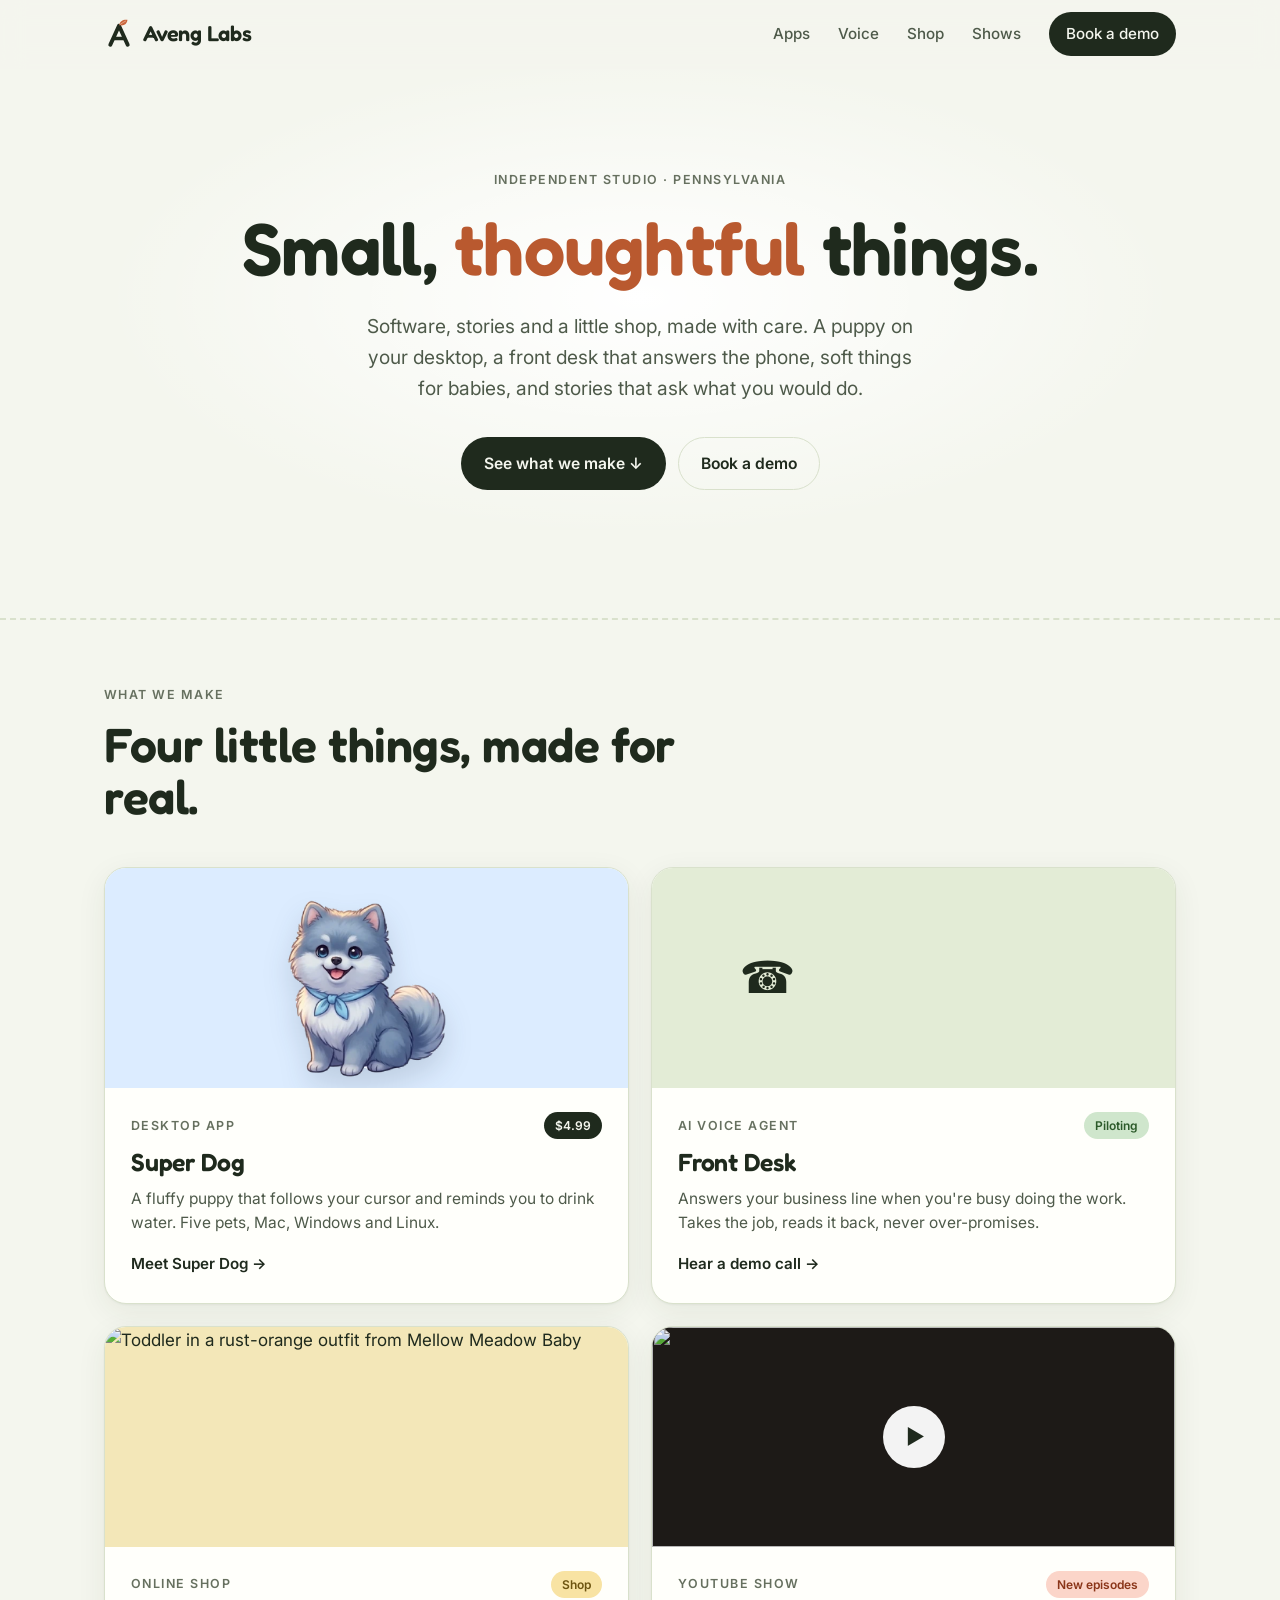
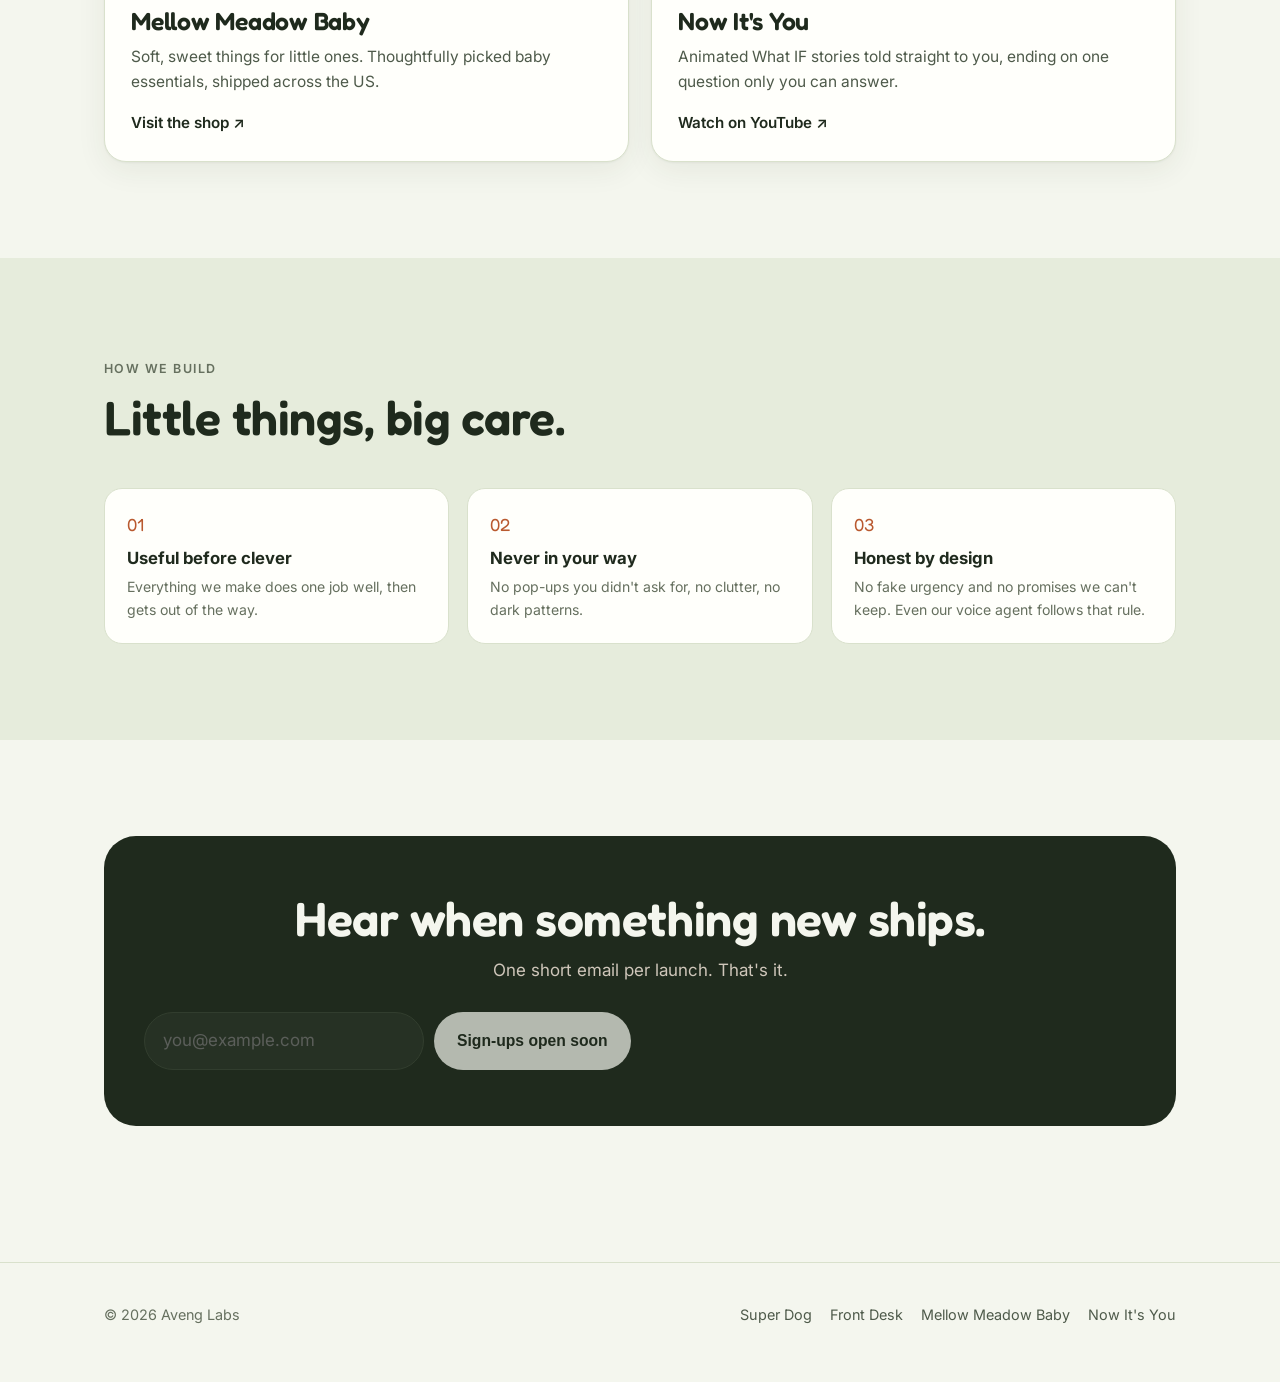
==== index.html @ bdc77d1c "fix: final review findings - Forms ship disabled with method=post so a no-JS visitor's details never" ====
<!doctype html>
<html lang="en">
<head>
  <meta charset="utf-8">
  <meta name="viewport" content="width=device-width, initial-scale=1">
  <title>Aveng Labs: small, thoughtful things</title>
  <meta name="description" content="Aveng Labs is a small studio in Pennsylvania making software, stories and a little shop: Super Dog, Front Desk, Mellow Meadow Baby and Now It's You.">
  <meta property="og:title" content="Aveng Labs">
  <meta property="og:description" content="Software, stories and a little shop, made with care.">
  <meta property="og:image" content="https://vamshishakamuri.github.io/aveng-labs/img/brand/avatar-1024.png">
  <link rel="icon" href="img/brand/favicon.svg" type="image/svg+xml">
  <link rel="icon" href="img/brand/favicon-32.png" sizes="32x32" type="image/png">
  <link rel="apple-touch-icon" href="img/brand/apple-touch-icon.png">
  <link rel="preconnect" href="https://fonts.googleapis.com">
  <link rel="preconnect" href="https://fonts.gstatic.com" crossorigin>
  <link href="https://fonts.googleapis.com/css2?family=Fredoka:wght@500;600&family=Inter:wght@400;500;600&display=swap" rel="stylesheet">
  <link rel="stylesheet" href="styles.css">
</head>
<body>

<nav class="nav">
  <div class="wrap">
    <a class="brand" href="./"><svg xmlns="http://www.w3.org/2000/svg" viewBox="0 0 64 64" aria-hidden="true" focusable="false"><path d="M13.5 55 L32 14.5 L50.5 55" fill="none" stroke="#1f2a1d" stroke-width="8.5" stroke-linecap="round" stroke-linejoin="round"/><path d="M22 41.5 H42" fill="none" stroke="#1f2a1d" stroke-width="7.5" stroke-linecap="round"/><path d="M32.5 13 C33 5 40.5 0.5 50 1.5 C49.5 10.5 42 15.5 32.5 13 Z" fill="#c8643b"/><path d="M34 12 C38 9 42 6.5 46 4.5" fill="none" stroke="#f4c2a8" stroke-width="1.4" stroke-linecap="round"/></svg>
Aveng Labs</a>
    <button class="menu-btn" aria-label="Menu" aria-expanded="false" aria-controls="site-menu">☰</button>
    <div class="nav-links" id="site-menu">
      <a href="#shelf">Apps</a>
      <a href="apps/front-desk.html">Voice</a>
      <a href="https://mellowmeadowbaby.com" target="_blank" rel="noopener">Shop</a>
      <a href="https://www.youtube.com/@NowItsYouShow" target="_blank" rel="noopener">Shows</a>
      <a class="btn btn-dark btn-sm" href="apps/front-desk.html#book">Book a demo</a>
    </div>
  </div>
</nav>

<header class="hero">
  <div class="wrap">
    <span class="eyebrow">Independent studio · Pennsylvania</span>
    <h1>Small, <em>thoughtful</em> things.</h1>
    <p class="lead">Software, stories and a little shop, made with care. A puppy on your desktop, a front desk that answers the phone, soft things for babies, and stories that ask what you would do.</p>
    <div class="hero-ctas">
      <a class="btn btn-dark" href="#shelf">See what we make ↓</a>
      <a class="btn btn-ghost" href="apps/front-desk.html#book">Book a demo</a>
    </div>
  </div>
  <div class="parade" aria-hidden="true">
    <div class="walker"><img src="img/pets/shadow/sideRight.png" alt=""></div>
    <div class="walker"><img src="img/pets/superdog/sideRight.png" alt=""></div>
    <div class="walker"><img src="img/pets/miso/sideRight.png" alt=""></div>
    <div class="walker"><img src="img/pets/pip/sideRight.png" alt=""></div>
    <div class="walker"><img src="img/pets/fox/sideRight.png" alt=""></div>
  </div>
</header>

<section id="shelf">
  <div class="wrap">
    <div class="section-head">
      <span class="eyebrow">What we make</span>
      <h2>Four little things, made for real.</h2>
    </div>
    <div class="shelf">
      <a class="tile c-dog" href="apps/super-dog.html">
        <div class="pic"><img class="pet" src="img/pets/shadow/sit.png" alt=""></div>
        <div class="body">
          <div class="top"><span class="eyebrow">Desktop app</span><span class="status">$4.99</span></div>
          <h3>Super Dog</h3>
          <p class="muted">A fluffy puppy that follows your cursor and reminds you to drink water. Five pets, Mac, Windows and Linux.</p>
          <span class="go">Meet Super Dog →</span>
        </div>
      </a>
      <a class="tile c-desk" href="apps/front-desk.html">
        <div class="pic" aria-hidden="true"><span class="phone">☎</span><div class="wave"><span></span><span></span><span></span><span></span><span></span><span></span><span></span><span></span><span></span></div></div>
        <div class="body">
          <div class="top"><span class="eyebrow">AI voice agent</span><span class="status">Piloting</span></div>
          <h3>Front Desk</h3>
          <p class="muted">Answers your business line when you're busy doing the work. Takes the job, reads it back, never over-promises.</p>
          <span class="go">Hear a demo call →</span>
        </div>
      </a>
      <a class="tile c-shop" href="https://mellowmeadowbaby.com" target="_blank" rel="noopener">
        <div class="pic"><img class="photo" src="https://mellowmeadowbaby.com/cdn/shop/files/46c049457efc061ea681bb58e2e52331.jpg?width=1000" alt="Toddler in a rust-orange outfit from Mellow Meadow Baby" loading="lazy"></div>
        <div class="body">
          <div class="top"><span class="eyebrow">Online shop</span><span class="status">Shop</span></div>
          <h3>Mellow Meadow Baby</h3>
          <p class="muted">Soft, sweet things for little ones. Thoughtfully picked baby essentials, shipped across the US.</p>
          <span class="go">Visit the shop ↗</span>
        </div>
      </a>
      <a class="tile c-show" href="https://www.youtube.com/@NowItsYouShow" target="_blank" rel="noopener">
        <div class="pic"><img class="thumb" src="https://i.ytimg.com/vi/yMTwqxpVU5o/hqdefault.jpg" alt="" loading="lazy"><span class="play" aria-hidden="true">▶</span></div>
        <div class="body">
          <div class="top"><span class="eyebrow">YouTube show</span><span class="status">New episodes</span></div>
          <h3>Now It's You</h3>
          <p class="muted">Animated What IF stories told straight to you, ending on one question only you can answer.</p>
          <span class="go">Watch on YouTube ↗</span>
        </div>
      </a>
    </div>
  </div>
</section>

<section id="about" style="background:var(--bg-2)">
  <div class="wrap">
    <div class="section-head">
      <span class="eyebrow">How we build</span>
      <h2>Little things, big care.</h2>
    </div>
    <div class="principles3">
      <div class="pr"><span class="n">01</span><b>Useful before clever</b><p class="small muted">Everything we make does one job well, then gets out of the way.</p></div>
      <div class="pr"><span class="n">02</span><b>Never in your way</b><p class="small muted">No pop-ups you didn't ask for, no clutter, no dark patterns.</p></div>
      <div class="pr"><span class="n">03</span><b>Honest by design</b><p class="small muted">No fake urgency and no promises we can't keep. Even our voice agent follows that rule.</p></div>
    </div>
  </div>
</section>

<section id="notify">
  <div class="wrap">
    <div class="notify">
      <h2>Hear when something new ships.</h2>
      <p>One short email per launch. That's it.</p>
      <form data-form="newsletter" method="post">
        <input type="email" name="email" required placeholder="you@example.com" aria-label="Email address" disabled>
        <button class="btn" type="submit" data-live-label="Notify me" disabled>Sign-ups open soon</button>
        <p class="form-msg" role="status"></p>
      </form>
    </div>
  </div>
</section>

<footer>
  <div class="wrap">
    <span>© 2026 Aveng Labs</span>
    <span><a href="apps/super-dog.html">Super Dog</a><a href="apps/front-desk.html">Front Desk</a><a href="https://mellowmeadowbaby.com" target="_blank" rel="noopener">Mellow Meadow Baby</a><a href="https://www.youtube.com/@NowItsYouShow" target="_blank" rel="noopener">Now It's You</a></span>
  </div>
</footer>

<script type="module" src="js/site.js"></script>
</body>
</html>
---- styles.css ----
:root {
  --bg: #f4f6ee;
  --bg-2: #e6ecdc;
  --card: #fffffb;
  --ink: #1f2a1d;
  --ink-2: #4e5a4a;
  --ink-3: #66705f;
  --line: #d9e1cc;
  --accent: #b9592f;
  --accent-ink: #ffffff;
  --t1: #e3ecd6;
  --t2: #f6dccb;
  --t3: #f3e7b8;
  --dog: #dcecff;
  --water: #e3ecd6;
  --warm: #f6dccb;
  --mint: #dfeadb;
  --rose: #f3e7b8;
  --radius: 22px;
  --shadow: 0 1px 2px rgba(40, 50, 30, .05), 0 8px 30px rgba(40, 50, 30, .07);
  --max: 1120px;
}

* { box-sizing: border-box; margin: 0; }
html { scroll-behavior: smooth; }
body {
  background: var(--bg);
  color: var(--ink);
  font: 17px/1.6 "Inter", system-ui, -apple-system, sans-serif;
  -webkit-font-smoothing: antialiased;
  overflow-x: hidden;
}
img { max-width: 100%; display: block; }
a { color: inherit; }
h1, h2, h3, .brand { font-family: "Fredoka", "Inter", sans-serif; font-weight: 600; letter-spacing: -.01em; line-height: 1.1; }
h1 { font-size: clamp(2.6rem, 6.5vw, 4.6rem); }
h2 { font-size: clamp(2rem, 4.4vw, 3rem); }
h3 { font-size: 1.35rem; }

.wrap { max-width: var(--max); margin: 0 auto; padding: 0 24px; }
@media (max-width: 600px) { .wrap { padding: 0 16px; } }

.eyebrow { display: inline-block; font-size: .78rem; font-weight: 600; letter-spacing: .12em; text-transform: uppercase; color: var(--ink-3); }
.muted { color: var(--ink-2); }
.small { font-size: .88rem; color: var(--ink-3); }

/* nav */
.nav { position: sticky; top: 0; z-index: 20; background: color-mix(in srgb, var(--bg) 90%, transparent); backdrop-filter: blur(12px); border-bottom: 1px solid transparent; }
.nav.scrolled { border-color: var(--line); }
.nav .wrap { display: flex; align-items: center; justify-content: space-between; height: 68px; }
.brand { font-size: 1.35rem; text-decoration: none; display: flex; align-items: center; gap: 10px; }
.brand-dot { width: 28px; height: 28px; border-radius: 9px; background: var(--ink); display: grid; place-items: center; color: var(--bg); font-size: .95rem; }
.nav-links { display: flex; gap: 28px; align-items: center; }
.nav-links a { text-decoration: none; color: var(--ink-2); font-size: .95rem; font-weight: 500; }
.nav-links a:hover { color: var(--ink); }
.nav-links a.btn-dark, .nav-links a.btn-dark:hover { color: var(--bg); }

/* buttons */
.btn { display: inline-flex; align-items: center; gap: 8px; padding: 13px 22px; border-radius: 999px; font-weight: 600; font-size: .98rem; text-decoration: none; border: 1px solid transparent; cursor: pointer; transition: transform .15s, box-shadow .15s, background .15s; }
.btn:hover { transform: translateY(-1px); }
.btn-dark { background: var(--ink); color: var(--bg); }
.btn-dark:hover { box-shadow: 0 8px 22px rgba(31, 26, 20, .22); }
.btn-ghost { background: transparent; border-color: var(--line); color: var(--ink); }
.btn-ghost:hover { background: var(--card); }
.btn-sm { padding: 9px 16px; font-size: .9rem; }

/* hero */
.hero { position: relative; padding: 96px 0 150px; text-align: center; overflow: hidden; }
.hero::before { content: ""; position: absolute; inset: -20% -10% auto; height: 120%; background: radial-gradient(closest-side, #fff 0%, transparent 70%); z-index: -1; }
.hero p.lead { font-size: 1.2rem; color: var(--ink-2); max-width: 560px; margin: 22px auto 34px; }
.hero h1 em { font-style: normal; color: var(--accent); }
.hero-ctas { display: flex; gap: 12px; justify-content: center; flex-wrap: wrap; }

/* pets walking along the bottom of the hero */
.parade { position: absolute; left: 0; right: 0; bottom: 14px; height: 96px; pointer-events: none; }
.parade::after { content: ""; position: absolute; left: 0; right: 0; bottom: 6px; border-bottom: 2px dashed var(--line); }
.walker { position: absolute; bottom: 4px; left: -140px; width: 108px; animation: walk 26s linear infinite; }
.walker img { width: 100%; animation: hop .42s ease-in-out infinite alternate; transform-origin: bottom center; }
.walker:nth-child(2) { animation-delay: -5.2s; width: 96px; }
.walker:nth-child(3) { animation-delay: -10.4s; width: 92px; }
.walker:nth-child(4) { animation-delay: -15.6s; width: 84px; }
.walker:nth-child(5) { animation-delay: -20.8s; width: 100px; }
@keyframes walk { to { transform: translateX(calc(100vw + 280px)); } }
@keyframes hop { to { transform: translateY(-5px) rotate(1.5deg); } }
@media (prefers-reduced-motion: reduce) { .walker, .walker img { animation: none; } .walker { position: static; display: inline-block; } .parade { display: flex; justify-content: center; gap: 12px; } }

/* sections */
section { padding: 96px 0; }
.section-head { max-width: 640px; margin-bottom: 44px; }
.section-head h2 { margin: 10px 0 14px; }
.section-head.center { margin-left: auto; margin-right: auto; text-align: center; }

.app-top { display: flex; align-items: center; gap: 14px; }
.app-icon { width: 56px; height: 56px; border-radius: 14px; background: var(--bg-2); flex: none; }
.app-icon.placeholder { display: grid; place-items: center; font-size: 1.5rem; }
.tags { display: flex; gap: 8px; flex-wrap: wrap; }
.tag { font-size: .76rem; font-weight: 600; padding: 4px 10px; border-radius: 999px; background: var(--bg-2); color: var(--ink-2); }
.tag.free { background: var(--mint); color: #1e6b41; }
.price { font-family: "Fredoka", sans-serif; font-size: 1.1rem; font-weight: 600; }

/* bento */
.bento { display: grid; grid-template-columns: repeat(6, 1fr); gap: 18px; }
.tile { background: var(--card); border: 1px solid var(--line); border-radius: var(--radius); padding: 28px; box-shadow: var(--shadow); overflow: hidden; position: relative; }
.tile h3 { margin-bottom: 8px; }
.tile p { color: var(--ink-2); font-size: .97rem; }
.span-2 { grid-column: span 2; } .span-3 { grid-column: span 3; } .span-4 { grid-column: span 4; } .span-6 { grid-column: span 6; }
@media (max-width: 900px) { .bento { grid-template-columns: 1fr 1fr; } .span-2, .span-3 { grid-column: span 1; } .span-4, .span-6 { grid-column: span 2; } }
@media (max-width: 600px) { .bento { grid-template-columns: 1fr; } .span-2, .span-3, .span-4, .span-6 { grid-column: span 1; } }
.tile.water { background: var(--water); border-color: #cfdcbe; }
.tile.warm { background: var(--warm); border-color: #efc6ad; }
.tile.mint { background: var(--mint); border-color: #c9dcc3; }
.tile.rose { background: var(--rose); border-color: #e6d593; }
.big-num { font-family: "Fredoka", sans-serif; font-size: 3.4rem; font-weight: 600; line-height: 1; margin-bottom: 10px; }

/* mock reminder card */
.reminder { margin-top: 20px; background: #fff; border-radius: 16px; padding: 14px 16px; display: flex; gap: 12px; align-items: center; box-shadow: var(--shadow); max-width: 320px; }
.reminder img { width: 54px; }
.reminder b { display: block; font-size: .95rem; }
.reminder span { font-size: .85rem; color: var(--ink-3); }
.cups { display: flex; gap: 6px; margin-top: 18px; flex-wrap: wrap; }
.cup { width: 26px; height: 32px; border-radius: 4px 4px 9px 9px; border: 2px solid #7fb1ee; position: relative; overflow: hidden; background: #fff; }
.cup.full::after { content: ""; position: absolute; left: 0; right: 0; bottom: 0; height: 70%; background: #7fb1ee; }

/* cursor demo */
.cursor-demo { position: relative; height: 150px; margin-top: 16px; border-radius: 16px; background: rgba(255, 255, 255, .6); cursor: none; overflow: hidden; }
.cursor-demo .pet { position: absolute; width: 92px; left: 30px; top: 40px; transition: transform .08s linear; pointer-events: none; }
.cursor-demo .fake-cursor { position: absolute; width: 18px; pointer-events: none; left: 60%; top: 40%; }
.cursor-demo .hint { position: absolute; right: 14px; bottom: 10px; font-size: .78rem; color: var(--ink-3); }

/* pets */
.pets { display: grid; grid-template-columns: repeat(5, 1fr); gap: 16px; }
@media (max-width: 900px) { .pets { grid-template-columns: repeat(3, 1fr); } }
@media (max-width: 560px) { .pets { grid-template-columns: repeat(2, 1fr); } }
.pet-card { background: var(--card); border: 1px solid var(--line); border-radius: var(--radius); padding: 18px 14px 18px; text-align: center; box-shadow: var(--shadow); }
.pet-card .pose { position: relative; aspect-ratio: 280 / 248; }
.pet-card .pose img { position: absolute; inset: 0; width: 100%; transition: opacity .2s; }
.pet-card .pose img.alt { opacity: 0; }
.pet-card:hover .pose img.alt { opacity: 1; }
.pet-card:hover .pose img.main { opacity: 0; }
.pet-card b { font-family: "Fredoka", sans-serif; font-size: 1.15rem; display: block; margin-top: 8px; }
.pet-card span { font-size: .85rem; color: var(--ink-3); }

/* product hero */
.p-hero { padding: 72px 0 60px; }
.p-hero .wrap { display: grid; grid-template-columns: 1.05fr 1fr; gap: 48px; align-items: center; }
@media (max-width: 860px) { .p-hero { padding-top: 32px; } .p-hero .wrap { grid-template-columns: 1fr; gap: 28px; } .p-hero .wrap .art { order: -1; aspect-ratio: 16 / 9; } .p-hero .wrap .art img { width: 46%; } }
@media (max-width: 600px) { .hero h1 br { display: none; } .hero { padding-top: 64px; } }
.p-hero .art { background: var(--dog); border-radius: 32px; aspect-ratio: 1 / .85; display: grid; place-items: center; position: relative; overflow: hidden; }
.p-hero .art img { width: 68%; filter: drop-shadow(0 20px 20px rgba(30, 60, 100, .15)); animation: hop 1.6s ease-in-out infinite alternate; }
.p-hero h1 { margin: 14px 0 18px; }
.p-hero .lead { font-size: 1.18rem; color: var(--ink-2); margin-bottom: 28px; }

/* downloads */
.downloads { display: grid; grid-template-columns: repeat(3, 1fr); gap: 16px; }
@media (max-width: 820px) { .downloads { grid-template-columns: 1fr; } }
.dl { background: var(--card); border: 1px solid var(--line); border-radius: var(--radius); padding: 24px; display: flex; flex-direction: column; gap: 10px; box-shadow: var(--shadow); }
.dl.mine { border-color: var(--ink); box-shadow: 0 0 0 1px var(--ink), var(--shadow); }
.dl .os { font-family: "Fredoka", sans-serif; font-size: 1.3rem; font-weight: 600; display: flex; align-items: center; justify-content: space-between; }
.dl .you { font-family: "Inter", sans-serif; font-size: .72rem; font-weight: 600; background: var(--ink); color: var(--bg); padding: 3px 9px; border-radius: 999px; display: none; }
.dl.mine .you { display: inline-block; }
.dl a.file { display: flex; justify-content: space-between; text-decoration: none; padding: 10px 14px; background: var(--bg); border-radius: 12px; font-size: .92rem; font-weight: 500; }
.dl a.file:hover { background: var(--bg-2); }
.dl .note { font-size: .84rem; color: var(--ink-3); }

/* buy */
.buy-card { display: grid; grid-template-columns: 1fr 1.1fr; max-width: 860px; margin: 0 auto; background: var(--card); border: 1px solid var(--line); border-radius: 32px; overflow: hidden; box-shadow: var(--shadow); }
.buy-left { background: linear-gradient(160deg, var(--water), #f4f9ff); display: grid; place-items: center; padding: 32px; }
.buy-left img { width: 80%; max-width: 280px; filter: drop-shadow(0 18px 18px rgba(30, 60, 100, .14)); }
.buy-right { padding: 40px; display: flex; flex-direction: column; gap: 18px; }
.buy-price { font-family: "Fredoka", sans-serif; font-size: 3.2rem; font-weight: 600; line-height: 1; }
.buy-price span { font-family: "Inter", sans-serif; font-size: 1rem; font-weight: 500; color: var(--ink-3); }
.buy-list { list-style: none; padding: 0; display: grid; gap: 10px; }
.buy-list li { padding-left: 30px; position: relative; color: var(--ink-2); }
.buy-list li::before { content: "✓"; position: absolute; left: 0; top: 0; width: 20px; height: 20px; border-radius: 50%; background: var(--mint); color: #1e6b41; font-size: .75rem; font-weight: 700; display: grid; place-items: center; margin-top: 3px; }
.setup { max-width: 1000px; margin: 64px auto 0; text-align: center; }
.setup .dl { text-align: left; }
@media (max-width: 760px) { .buy-card { grid-template-columns: 1fr; } .buy-left { padding: 24px; } .buy-left img { width: 46%; } .buy-right { padding: 28px 22px; } }
.tag.price-tag { background: var(--ink); color: var(--bg); }

/* faq */
.faq { max-width: 760px; margin: 0 auto; }
.faq details { border-bottom: 1px solid var(--line); padding: 20px 0; }
.faq summary { font-weight: 600; cursor: pointer; list-style: none; display: flex; justify-content: space-between; gap: 16px; }
.faq summary::after { content: "+"; font-size: 1.3rem; line-height: 1; color: var(--ink-3); }
.faq details[open] summary::after { content: "–"; }
.faq details p { margin-top: 10px; color: var(--ink-2); }

/* about / notify */
.split { display: grid; grid-template-columns: 1fr 1fr; gap: 48px; align-items: center; }
@media (max-width: 820px) { .split { grid-template-columns: 1fr; } }
.principles { display: grid; gap: 14px; }
.principle { display: flex; gap: 14px; align-items: flex-start; background: var(--card); border: 1px solid var(--line); border-radius: 16px; padding: 18px; }
.principle .n { font-family: "Fredoka", sans-serif; font-weight: 600; color: var(--accent); }
.notify { background: var(--ink); color: var(--bg); border-radius: 32px; padding: 56px 40px; text-align: center; }
.notify p { color: #cfc6ba; max-width: 480px; margin: 12px auto 28px; }
.notify form { display: flex; gap: 10px; justify-content: center; flex-wrap: wrap; }
.notify input { padding: 13px 18px; border-radius: 999px; border: 1px solid #3a4636; background: #2a3527; color: var(--bg); font: inherit; min-width: 0; width: 280px; max-width: 100%; }
.notify .btn { background: var(--bg); color: var(--ink); }
@media (max-width: 600px) { .notify { padding: 40px 20px; border-radius: 24px; } }

/* footer */
footer { padding: 40px 0 56px; border-top: 1px solid var(--line); margin-top: 40px; }
footer .wrap { display: flex; justify-content: space-between; gap: 20px; flex-wrap: wrap; font-size: .9rem; color: var(--ink-3); }
footer a { color: var(--ink-2); text-decoration: none; margin-left: 18px; }
footer a:first-child { margin-left: 0; }

/* ---------- Shared: logo, menu, buttons, forms ---------- */
.brand { display: flex; align-items: center; gap: 9px; text-decoration: none; }
.brand svg { width: 30px; height: 30px; flex: none; }
.menu-btn { display: none; border: 1px solid var(--line); background: var(--card); color: var(--ink); border-radius: 12px; width: 42px; height: 42px; font-size: 1.2rem; cursor: pointer; }
.nav-links a[aria-current="page"] { color: var(--ink); }
@media (max-width: 680px) {
  .nav-links { flex-wrap: wrap; gap: 14px; }
  html.js .menu-btn { display: grid; place-items: center; }
  html.js .nav-links { display: none; }
  html.js #site-menu.open { display: flex; flex-direction: column; align-items: stretch; gap: 4px; position: absolute; top: 68px; left: 0; right: 0; padding: 12px 16px 18px; background: var(--card); border-bottom: 1px solid var(--line); box-shadow: var(--shadow); }
  html.js #site-menu.open a { padding: 10px 4px; font-size: 1.05rem; }
  html.js #site-menu.open a.btn { justify-content: center; margin-top: 6px; padding: 12px 18px; }
}
:focus-visible { outline: 3px solid var(--accent); outline-offset: 2px; }
.btn-accent { background: var(--accent); color: var(--accent-ink); border-color: var(--accent); }
.btn-accent:hover { box-shadow: 0 8px 22px rgba(200, 100, 59, .28); }
button:disabled, input:disabled, select:disabled { cursor: not-allowed; opacity: .7; }
.form-msg { margin-top: 10px; font-size: .92rem; min-height: 1.2em; }
.form-msg.error { color: #f3b49a; }
@media (prefers-reduced-motion: reduce) {
  .p-hero .art img, .wave span { animation: none !important; }
}

/* ---------- Home: shelf and principles ---------- */
.hero { padding-bottom: 150px; }
.hero h1 { margin-top: 16px; }
.hero h1 em, .fd-hero h1 em { font-style: normal; color: var(--accent); }
#shelf { padding-top: 40px; }
.shelf { display: grid; grid-template-columns: repeat(2, minmax(0, 1fr)); gap: 22px; }
@media (max-width: 760px) { .shelf { grid-template-columns: 1fr; } }
.shelf .tile { padding: 0; display: flex; flex-direction: column; text-decoration: none; transition: transform .2s; }
.shelf .tile:hover { transform: translateY(-4px); }
.shelf .tile .pic { height: 220px; display: grid; place-items: center; position: relative; overflow: hidden; }
.shelf .tile .pic img.pet { height: 78%; width: auto; filter: drop-shadow(0 14px 14px rgba(30, 40, 60, .15)); }
.shelf .tile .pic img.photo { width: 100%; height: 100%; object-fit: cover; object-position: center 35%; }
.shelf .tile .body { padding: 24px 26px 26px; display: flex; flex-direction: column; gap: 10px; flex: 1; }
.shelf .tile .top { display: flex; align-items: center; justify-content: space-between; gap: 10px; }
.shelf .tile h3 { font-size: 1.55rem; margin: 0; }
.shelf .tile p { margin: 0; }
.status { font-size: .75rem; font-weight: 600; padding: 4px 11px; border-radius: 999px; }
.go { margin-top: auto; padding-top: 6px; font-weight: 600; font-size: .95rem; color: var(--ink); }
.c-dog .pic { background: var(--dog); } .c-dog .status { background: var(--ink); color: var(--bg); }
.c-desk .pic { background: var(--t1); } .c-desk .status { background: #cfe6cc; color: #2c5a2a; }
.c-shop .pic { background: var(--t3); } .c-shop .status { background: #f8e3a3; color: #6d5410; }
.c-show .pic { background: #1d1a17; } .c-show .status { background: #fbd5c9; color: #8a3519; }
.c-show .pic img.thumb { width: 100%; height: 100%; object-fit: cover; opacity: .95; }
.c-show .play { position: absolute; inset: 0; margin: auto; width: 62px; height: 62px; border-radius: 50%; background: rgba(255, 255, 255, .95); color: var(--ink); display: grid; place-items: center; font-size: 1.3rem; padding-left: 4px; }
.phone { font-size: 2.8rem; margin-right: 14px; }
.c-desk .pic { grid-auto-flow: column; }
.wave { display: flex; gap: 5px; align-items: center; height: 70px; }
.wave span { width: 7px; border-radius: 4px; background: var(--accent); animation: wave 1s ease-in-out infinite alternate; }
.wave span:nth-child(odd) { animation-delay: -.5s; }
@keyframes wave { from { height: 14px; } to { height: 64px; } }
.principles3 { display: grid; grid-template-columns: repeat(3, minmax(0, 1fr)); gap: 18px; }
@media (max-width: 760px) { .principles3 { grid-template-columns: 1fr; } }
.pr { background: var(--card); border: 1px solid var(--line); border-radius: 18px; padding: 22px; }
.pr .n { font-family: "Fredoka", sans-serif; color: var(--accent); font-size: 1.1rem; }
.pr b { display: block; margin: 6px 0 4px; font-size: 1.05rem; }
.notify .form-msg { flex-basis: 100%; color: #c9d2c2; }

/* ---------- Front Desk page ---------- */
.fd-hero{padding:72px 0 64px}
  .fd-hero .wrap{display:grid;grid-template-columns:1.1fr 1fr;gap:48px;align-items:center}
  @media (max-width:860px){.fd-hero .wrap{grid-template-columns:1fr}}
  .fd-hero h1{font-size:clamp(2.4rem,5.4vw,3.9rem);margin:14px 0 18px}
  .fd-hero .lead{font-size:1.15rem;color:var(--ink-2);max-width:520px}
  .ctas{display:flex;gap:12px;flex-wrap:wrap;margin-top:28px}
  .call{background:var(--card);border:1px solid var(--line);border-radius:var(--radius);box-shadow:var(--shadow);padding:22px}
  .call-top{display:flex;align-items:center;gap:12px;margin-bottom:16px}
  .pbtn{width:48px;height:48px;border-radius:50%;background:var(--accent);color:#fff;display:grid;place-items:center;border:0;font-size:1.05rem;padding-left:3px;flex:none}
  .bar{flex:1;height:6px;border-radius:4px;background:var(--bg-2);position:relative}
  .bar i{position:absolute;left:0;top:0;bottom:0;width:34%;background:var(--accent);border-radius:4px}
  .time{font-size:.8rem;color:var(--ink-3);font-variant-numeric:tabular-nums}
  .bub{max-width:86%;padding:10px 14px;border-radius:16px;font-size:.92rem;margin:8px 0;line-height:1.45}
  .bub.ai{background:var(--t1);border-bottom-left-radius:4px}
  .bub.caller{background:var(--bg-2);margin-left:auto;border-bottom-right-radius:4px}
  .who{font-size:.7rem;font-weight:600;letter-spacing:.08em;text-transform:uppercase;color:var(--ink-3);display:block;margin-bottom:2px}
  .steps{display:grid;grid-template-columns:repeat(3,minmax(0,1fr));gap:20px}
  @media (max-width:860px){.steps{grid-template-columns:1fr}}
  .step{background:var(--card);border:1px solid var(--line);border-radius:20px;padding:26px}
  .step .num{width:36px;height:36px;border-radius:50%;background:var(--t2);color:var(--accent);display:grid;place-items:center;font-family:Fredoka;font-weight:600;margin-bottom:14px}
  .step b{font-size:1.1rem;display:block;margin-bottom:6px}
  .nevers{display:grid;grid-template-columns:repeat(2,minmax(0,1fr));gap:14px}
  @media (max-width:760px){.nevers{grid-template-columns:1fr}}
  .never{display:flex;gap:14px;align-items:flex-start;background:var(--card);border:1px solid var(--line);border-radius:18px;padding:18px 20px}
  .never .x{flex:none;width:30px;height:30px;border-radius:50%;background:var(--t2);color:var(--accent);display:grid;place-items:center;font-weight:700}
  .trades{display:flex;flex-wrap:wrap;gap:10px;margin-top:22px}
  .trades span{background:var(--card);border:1px solid var(--line);border-radius:999px;padding:8px 16px;font-weight:500;font-size:.95rem}
  .offer{background:var(--ink);color:var(--bg);border-radius:32px;padding:52px 44px;display:grid;grid-template-columns:1fr 1fr;gap:40px;align-items:center}
  @media (max-width:860px){.offer{grid-template-columns:1fr;padding:36px 24px}}
  .offer h2{color:var(--bg)} .offer p{color:#c9d2c2}
  .offer form{display:grid;gap:10px}
  .offer input,.offer select{width:100%;padding:13px 16px;border-radius:14px;border:1px solid #3a4636;background:#2a3527;color:#f4f6ee;font:inherit}
  .offer .btn{background:var(--accent);color:#fff;border-color:var(--accent);justify-content:center}
  .offer .form-msg{color:#c9d2c2}
  .tag-pill{display:inline-block;background:var(--accent);color:#fff;font-size:.75rem;font-weight:600;padding:4px 12px;border-radius:999px;margin-bottom:14px}
  .fd-faq details{background:var(--card);border:1px solid var(--line);border-radius:16px;padding:16px 20px;margin-bottom:10px}
  .fd-faq summary{font-weight:600;cursor:pointer}
  .fd-faq details p{margin-top:8px;color:var(--ink-2)}
[hidden] { display: none !important; }
.call-top audio { width: 100%; }

/* ---------- Super Dog: more-from row ---------- */
.buy-note { background: var(--warm); border-radius: 14px; padding: 10px 14px; font-size: .85rem; color: #7a3a1d; text-align: center; }
.more { display: grid; grid-template-columns: repeat(3, minmax(0, 1fr)); gap: 16px; }
@media (max-width: 760px) { .more { grid-template-columns: 1fr; } }
.more a { background: var(--card); border: 1px solid var(--line); border-radius: 18px; padding: 20px; text-decoration: none; display: block; transition: transform .2s; }
.more a:hover { transform: translateY(-3px); }
.more b { font-family: "Fredoka", sans-serif; font-size: 1.15rem; display: block; margin: 4px 0; }
.more .k { font-size: .72rem; font-weight: 600; letter-spacing: .1em; text-transform: uppercase; color: var(--ink-3); }

/* No-JS phone header: let the wrapped links grow the bar instead of clipping */
@media (max-width: 680px) {
  html:not(.js) .nav .wrap { height: auto; min-height: 68px; flex-wrap: wrap; padding-block: 10px; row-gap: 8px; }
}
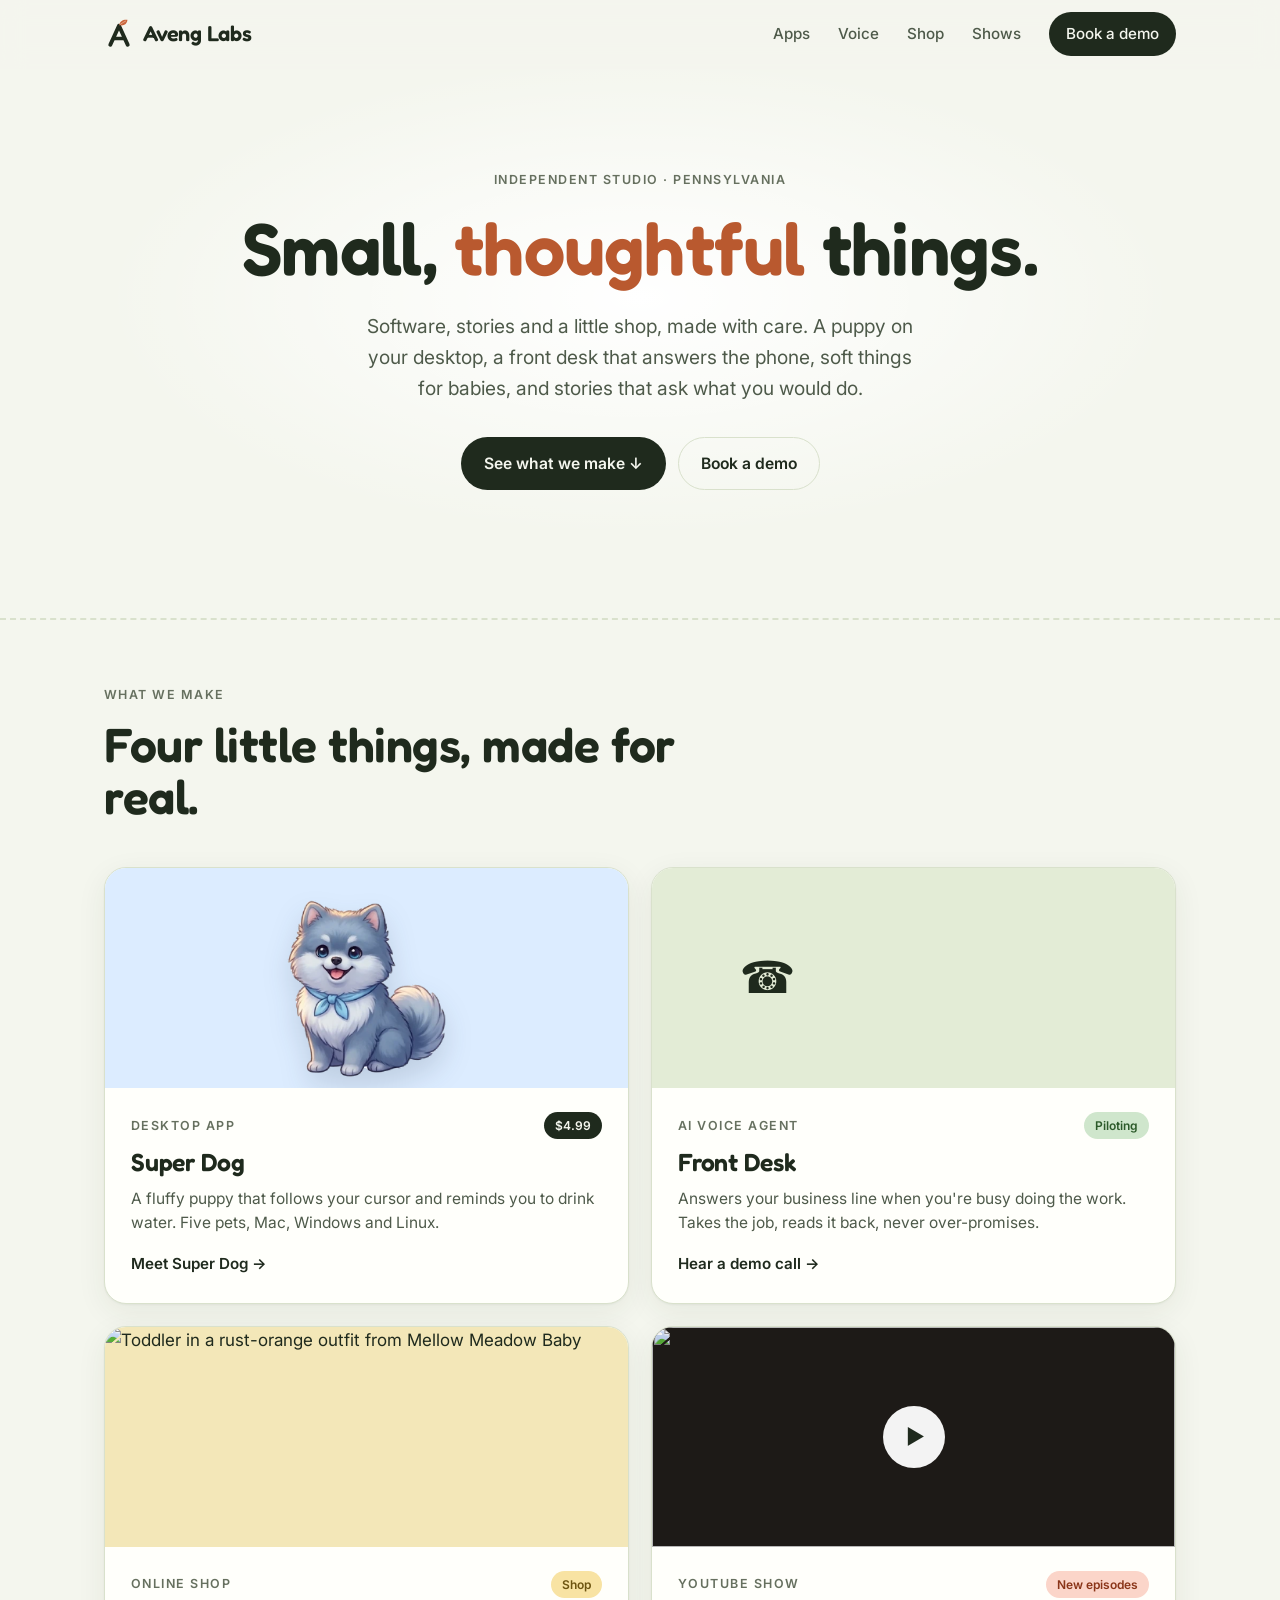
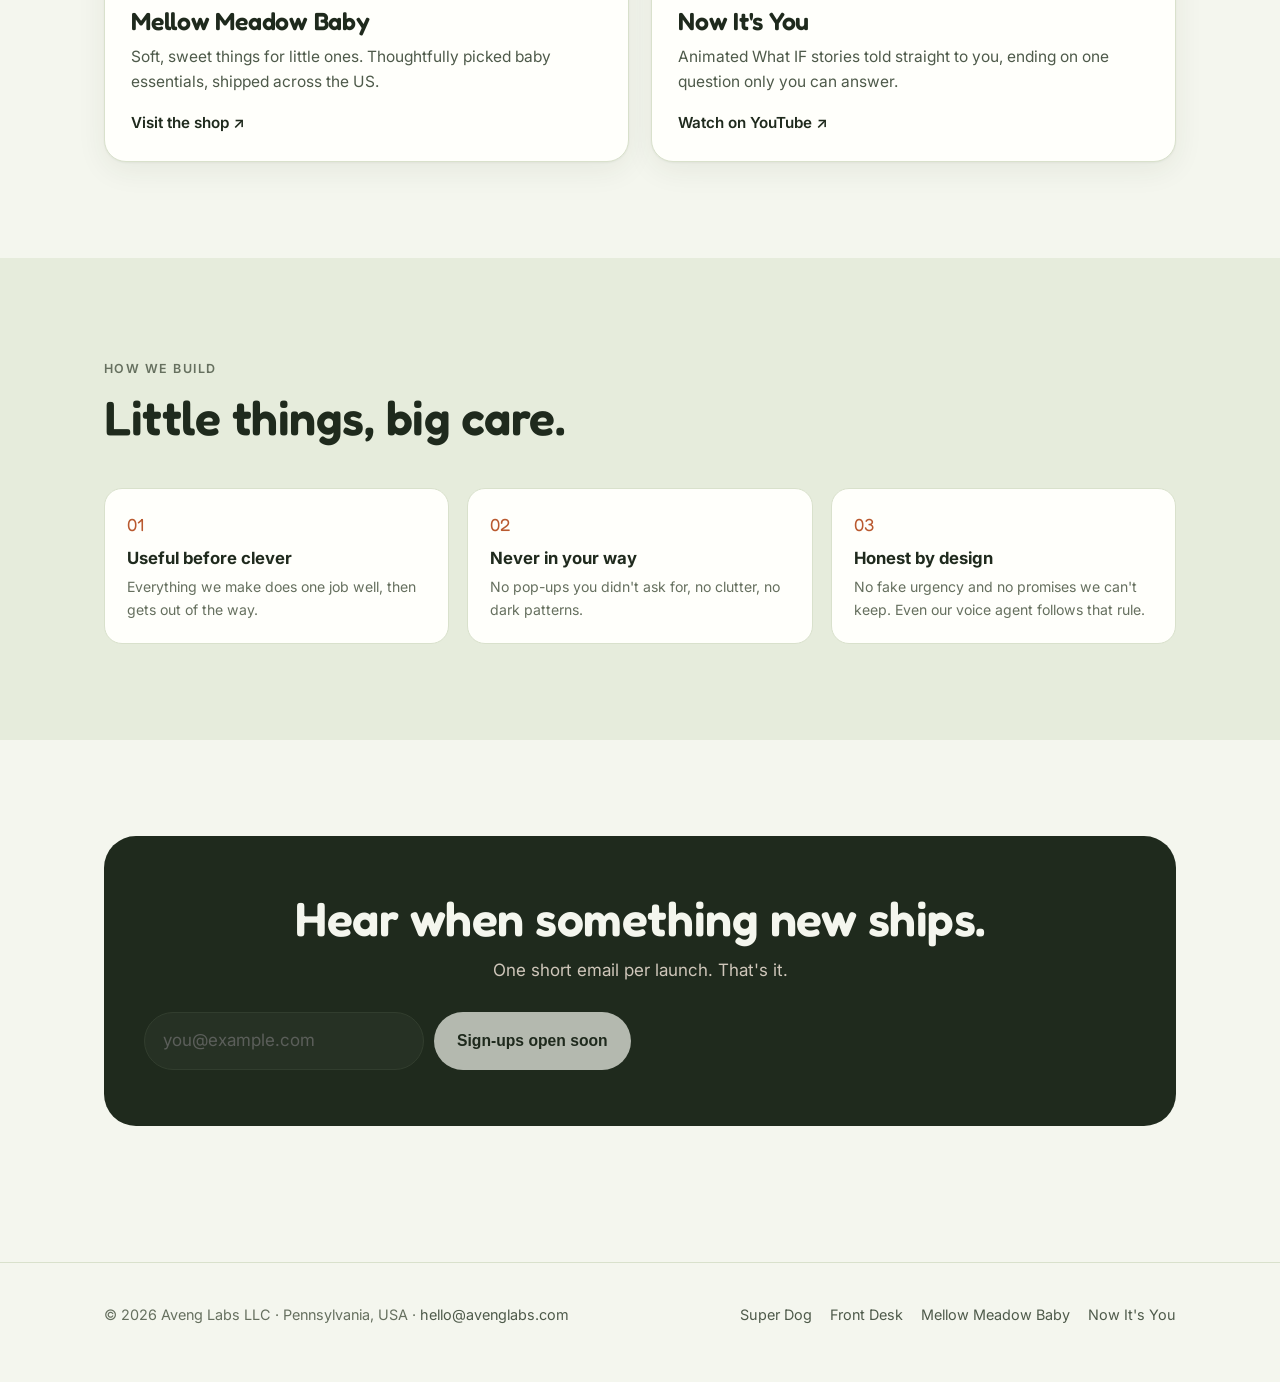
==== commit 80fb0dbe: "Move site to avenglabs.com and add LLC footer Add a CNAME for avenglabs.com, point social preview im" ====
--- a/index.html
+++ b/index.html
@@ -7,7 +7,7 @@
   <meta name="description" content="Aveng Labs is a small studio in Pennsylvania making software, stories and a little shop: Super Dog, Front Desk, Mellow Meadow Baby and Now It's You.">
   <meta property="og:title" content="Aveng Labs">
   <meta property="og:description" content="Software, stories and a little shop, made with care.">
-  <meta property="og:image" content="https://vamshishakamuri.github.io/aveng-labs/img/brand/avatar-1024.png">
+  <meta property="og:image" content="https://avenglabs.com/img/brand/avatar-1024.png">
   <link rel="icon" href="img/brand/favicon.svg" type="image/svg+xml">
   <link rel="icon" href="img/brand/favicon-32.png" sizes="32x32" type="image/png">
   <link rel="apple-touch-icon" href="img/brand/apple-touch-icon.png">
@@ -129,7 +129,7 @@
 
 <footer>
   <div class="wrap">
-    <span>© 2026 Aveng Labs</span>
+    <span>© 2026 Aveng Labs LLC · Pennsylvania, USA · <a href="mailto:hello@avenglabs.com">hello@avenglabs.com</a></span>
     <span><a href="apps/super-dog.html">Super Dog</a><a href="apps/front-desk.html">Front Desk</a><a href="https://mellowmeadowbaby.com" target="_blank" rel="noopener">Mellow Meadow Baby</a><a href="https://www.youtube.com/@NowItsYouShow" target="_blank" rel="noopener">Now It's You</a></span>
   </div>
 </footer>
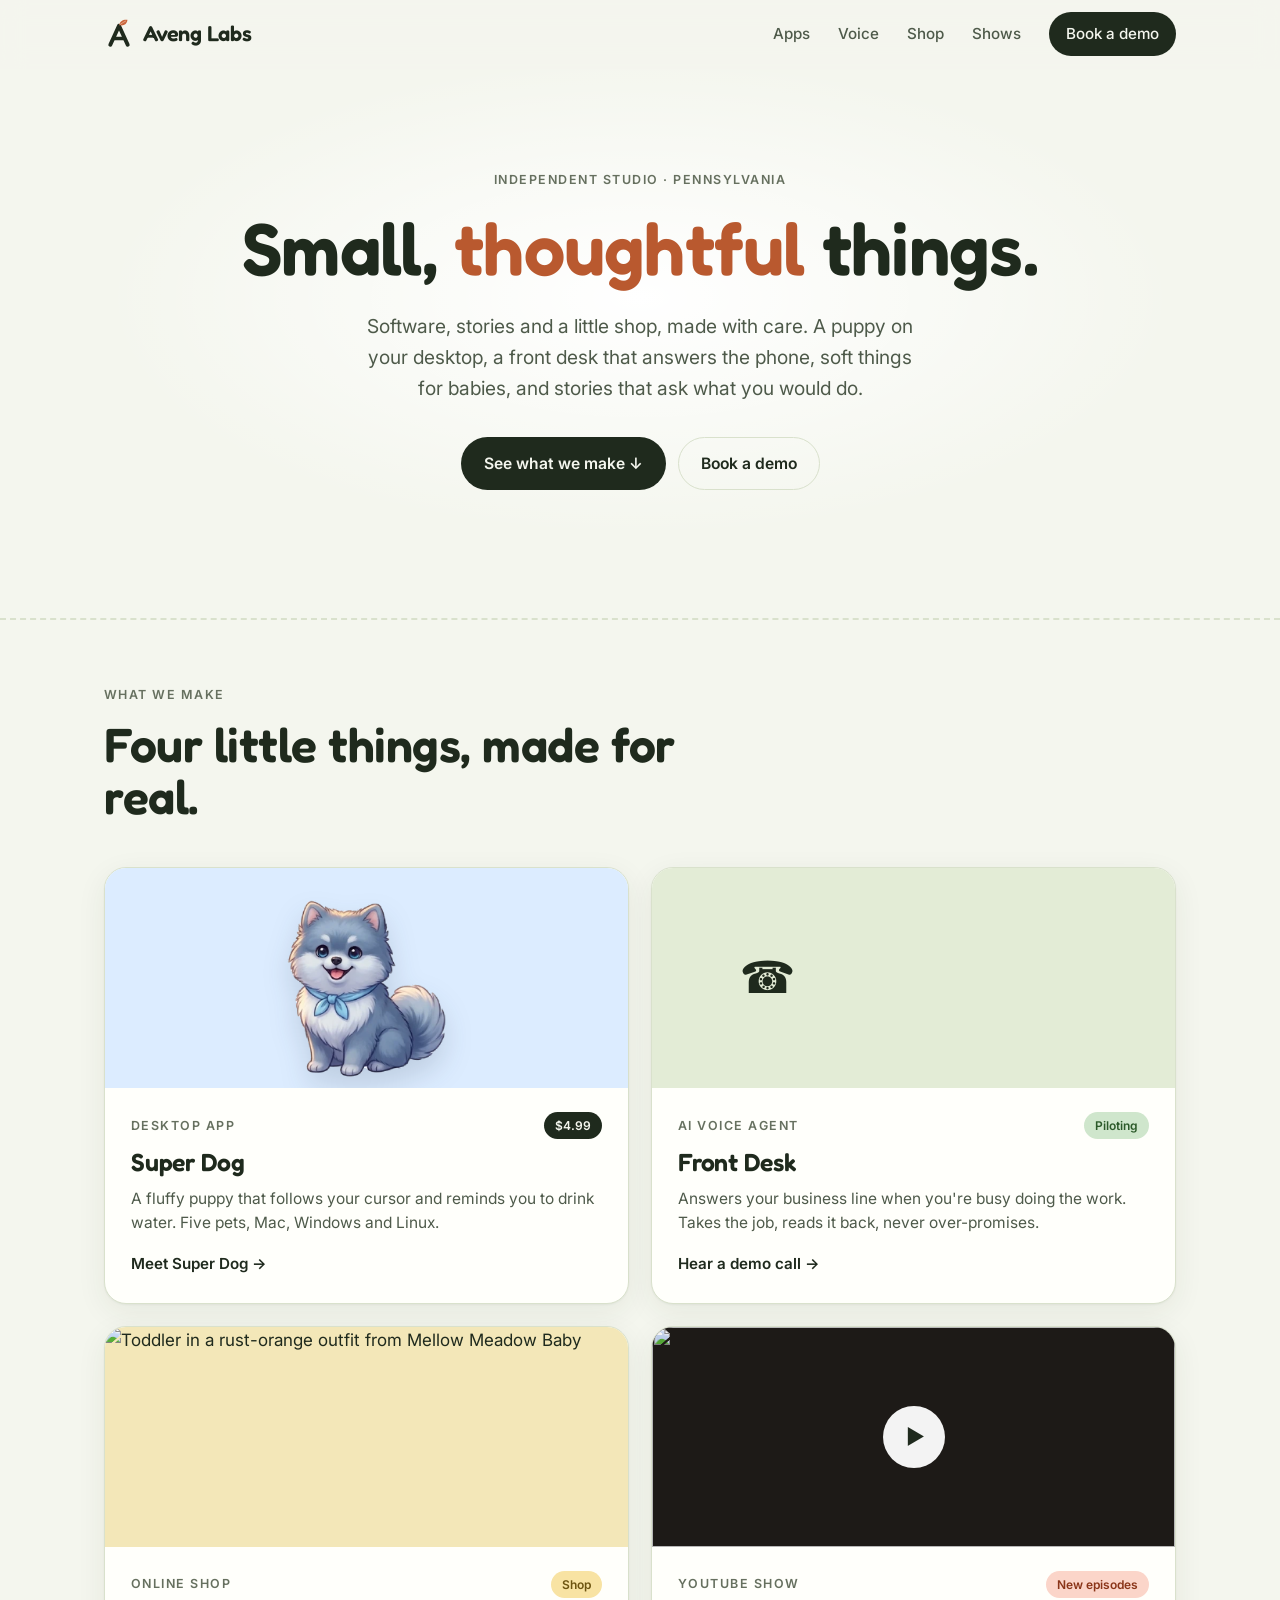
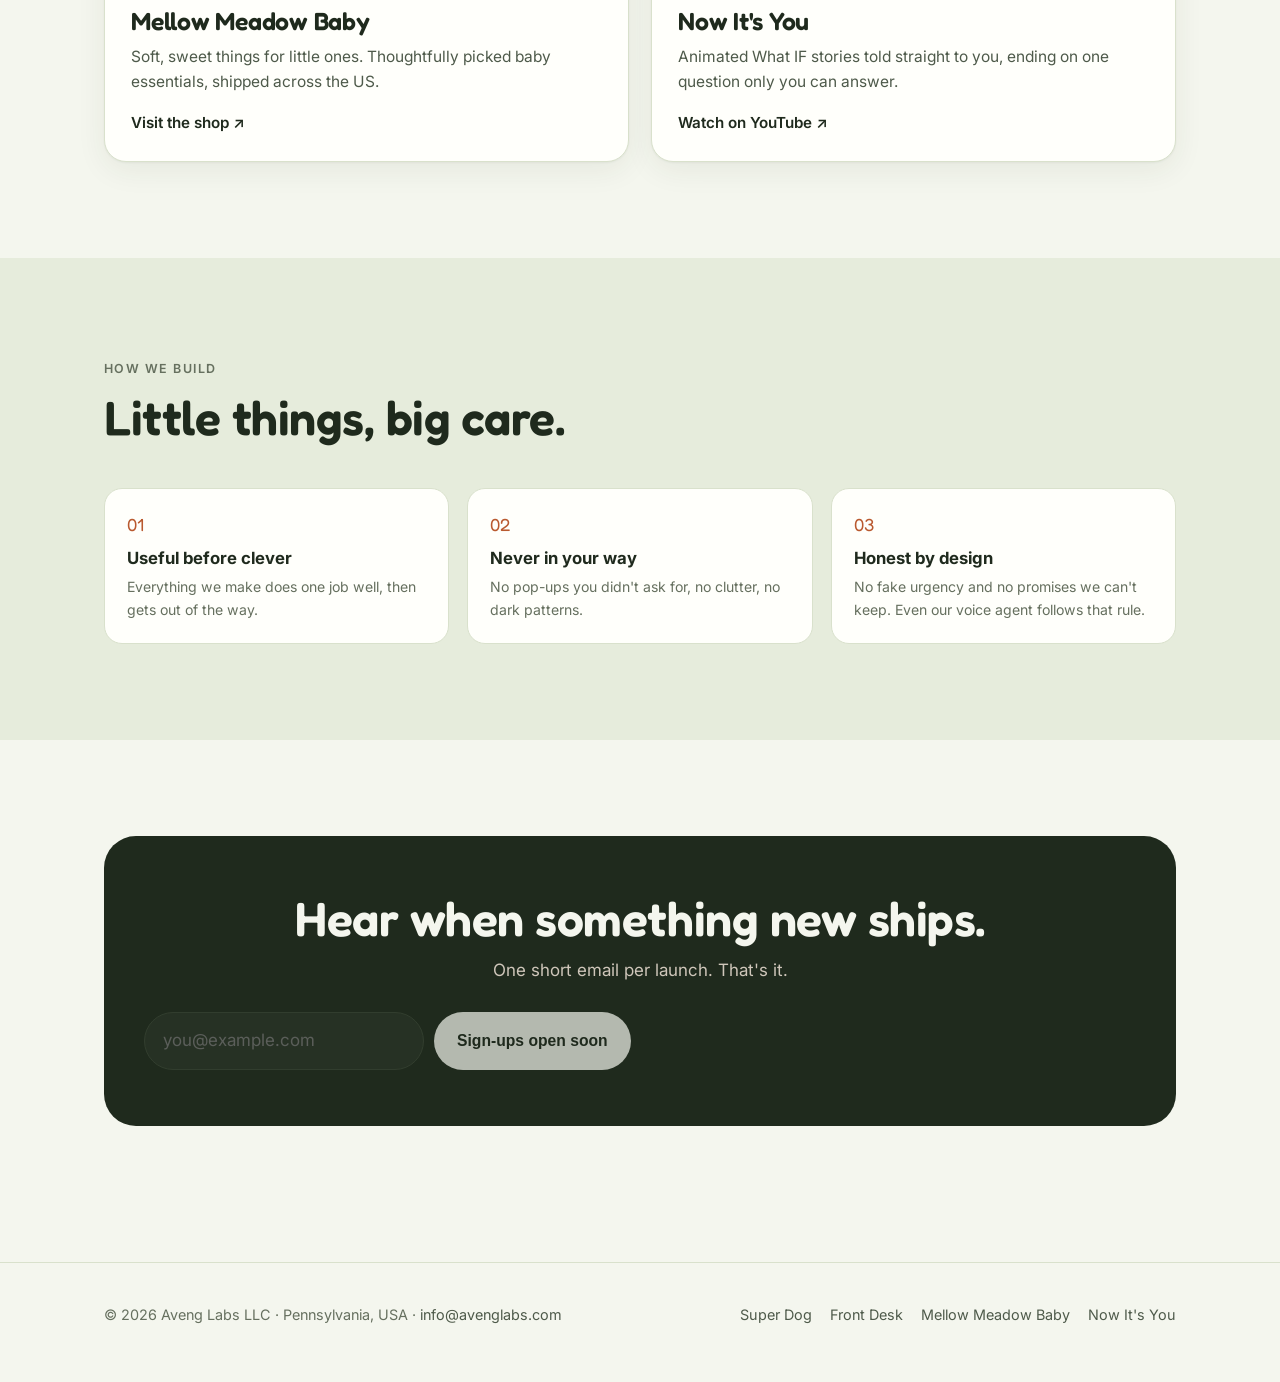
==== commit 975e634c: "Use info@avenglabs.com in the footer The Zoho mailbox is info@, so hello@ would bounce.  Co-Authored" ====
--- a/index.html
+++ b/index.html
@@ -129,7 +129,7 @@
 
 <footer>
   <div class="wrap">
-    <span>© 2026 Aveng Labs LLC · Pennsylvania, USA · <a href="mailto:hello@avenglabs.com">hello@avenglabs.com</a></span>
+    <span>© 2026 Aveng Labs LLC · Pennsylvania, USA · <a href="mailto:info@avenglabs.com">info@avenglabs.com</a></span>
     <span><a href="apps/super-dog.html">Super Dog</a><a href="apps/front-desk.html">Front Desk</a><a href="https://mellowmeadowbaby.com" target="_blank" rel="noopener">Mellow Meadow Baby</a><a href="https://www.youtube.com/@NowItsYouShow" target="_blank" rel="noopener">Now It's You</a></span>
   </div>
 </footer>
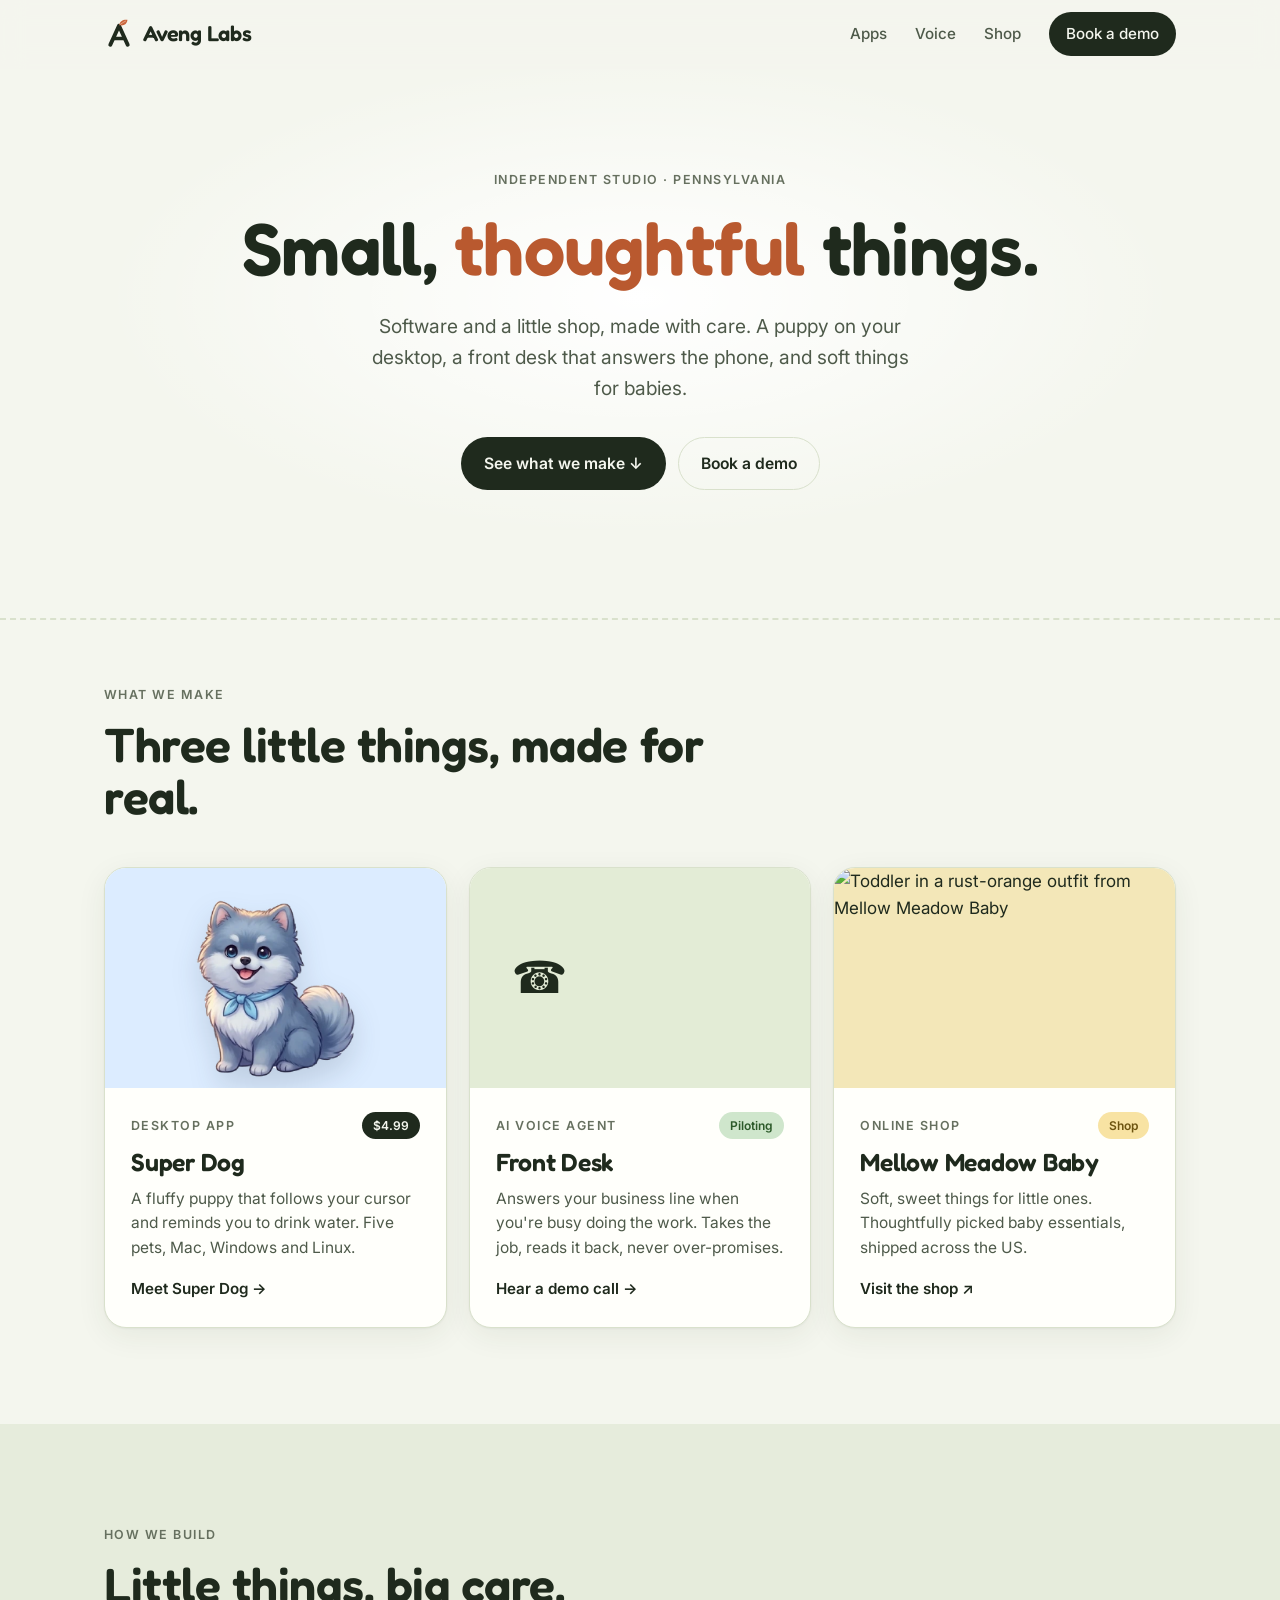
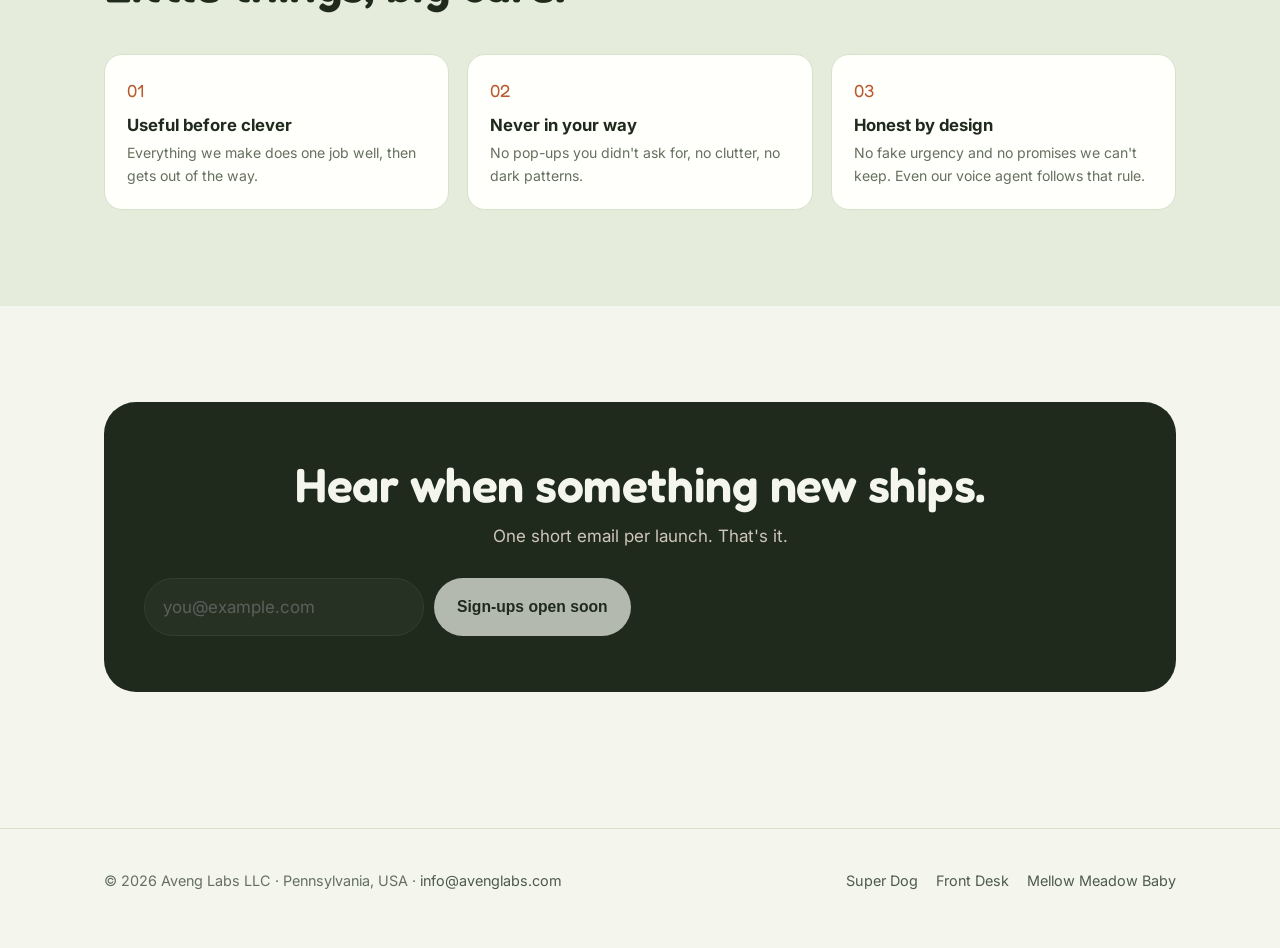
==== commit 54ae1e5e: "Remove the Now It's You YouTube show from the site Drop the Shows menu link, the homepage tile, the " ====
--- a/index.html
+++ b/index.html
@@ -4,9 +4,9 @@
   <meta charset="utf-8">
   <meta name="viewport" content="width=device-width, initial-scale=1">
   <title>Aveng Labs: small, thoughtful things</title>
-  <meta name="description" content="Aveng Labs is a small studio in Pennsylvania making software, stories and a little shop: Super Dog, Front Desk, Mellow Meadow Baby and Now It's You.">
+  <meta name="description" content="Aveng Labs is a small studio in Pennsylvania making software and a little shop: Super Dog, Front Desk and Mellow Meadow Baby.">
   <meta property="og:title" content="Aveng Labs">
-  <meta property="og:description" content="Software, stories and a little shop, made with care.">
+  <meta property="og:description" content="Software and a little shop, made with care.">
   <meta property="og:image" content="https://avenglabs.com/img/brand/avatar-1024.png">
   <link rel="icon" href="img/brand/favicon.svg" type="image/svg+xml">
   <link rel="icon" href="img/brand/favicon-32.png" sizes="32x32" type="image/png">
@@ -27,7 +27,6 @@
       <a href="#shelf">Apps</a>
       <a href="apps/front-desk.html">Voice</a>
       <a href="https://mellowmeadowbaby.com" target="_blank" rel="noopener">Shop</a>
-      <a href="https://www.youtube.com/@NowItsYouShow" target="_blank" rel="noopener">Shows</a>
       <a class="btn btn-dark btn-sm" href="apps/front-desk.html#book">Book a demo</a>
     </div>
   </div>
@@ -37,7 +36,7 @@
   <div class="wrap">
     <span class="eyebrow">Independent studio · Pennsylvania</span>
     <h1>Small, <em>thoughtful</em> things.</h1>
-    <p class="lead">Software, stories and a little shop, made with care. A puppy on your desktop, a front desk that answers the phone, soft things for babies, and stories that ask what you would do.</p>
+    <p class="lead">Software and a little shop, made with care. A puppy on your desktop, a front desk that answers the phone, and soft things for babies.</p>
     <div class="hero-ctas">
       <a class="btn btn-dark" href="#shelf">See what we make ↓</a>
       <a class="btn btn-ghost" href="apps/front-desk.html#book">Book a demo</a>
@@ -56,7 +55,7 @@
   <div class="wrap">
     <div class="section-head">
       <span class="eyebrow">What we make</span>
-      <h2>Four little things, made for real.</h2>
+      <h2>Three little things, made for real.</h2>
     </div>
     <div class="shelf">
       <a class="tile c-dog" href="apps/super-dog.html">
@@ -84,15 +83,6 @@
           <h3>Mellow Meadow Baby</h3>
           <p class="muted">Soft, sweet things for little ones. Thoughtfully picked baby essentials, shipped across the US.</p>
           <span class="go">Visit the shop ↗</span>
-        </div>
-      </a>
-      <a class="tile c-show" href="https://www.youtube.com/@NowItsYouShow" target="_blank" rel="noopener">
-        <div class="pic"><img class="thumb" src="https://i.ytimg.com/vi/yMTwqxpVU5o/hqdefault.jpg" alt="" loading="lazy"><span class="play" aria-hidden="true">▶</span></div>
-        <div class="body">
-          <div class="top"><span class="eyebrow">YouTube show</span><span class="status">New episodes</span></div>
-          <h3>Now It's You</h3>
-          <p class="muted">Animated What IF stories told straight to you, ending on one question only you can answer.</p>
-          <span class="go">Watch on YouTube ↗</span>
         </div>
       </a>
     </div>
@@ -130,7 +120,7 @@
 <footer>
   <div class="wrap">
     <span>© 2026 Aveng Labs LLC · Pennsylvania, USA · <a href="mailto:info@avenglabs.com">info@avenglabs.com</a></span>
-    <span><a href="apps/super-dog.html">Super Dog</a><a href="apps/front-desk.html">Front Desk</a><a href="https://mellowmeadowbaby.com" target="_blank" rel="noopener">Mellow Meadow Baby</a><a href="https://www.youtube.com/@NowItsYouShow" target="_blank" rel="noopener">Now It's You</a></span>
+    <span><a href="apps/super-dog.html">Super Dog</a><a href="apps/front-desk.html">Front Desk</a><a href="https://mellowmeadowbaby.com" target="_blank" rel="noopener">Mellow Meadow Baby</a></span>
   </div>
 </footer>
 
--- a/styles.css
+++ b/styles.css
@@ -232,7 +232,8 @@
 .hero h1 { margin-top: 16px; }
 .hero h1 em, .fd-hero h1 em { font-style: normal; color: var(--accent); }
 #shelf { padding-top: 40px; }
-.shelf { display: grid; grid-template-columns: repeat(2, minmax(0, 1fr)); gap: 22px; }
+.shelf { display: grid; grid-template-columns: repeat(3, minmax(0, 1fr)); gap: 22px; }
+@media (max-width: 1000px) { .shelf { grid-template-columns: repeat(2, minmax(0, 1fr)); } .shelf .tile:last-child:nth-child(odd) { grid-column: 1 / -1; } }
 @media (max-width: 760px) { .shelf { grid-template-columns: 1fr; } }
 .shelf .tile { padding: 0; display: flex; flex-direction: column; text-decoration: none; transition: transform .2s; }
 .shelf .tile:hover { transform: translateY(-4px); }
@@ -248,9 +249,6 @@
 .c-dog .pic { background: var(--dog); } .c-dog .status { background: var(--ink); color: var(--bg); }
 .c-desk .pic { background: var(--t1); } .c-desk .status { background: #cfe6cc; color: #2c5a2a; }
 .c-shop .pic { background: var(--t3); } .c-shop .status { background: #f8e3a3; color: #6d5410; }
-.c-show .pic { background: #1d1a17; } .c-show .status { background: #fbd5c9; color: #8a3519; }
-.c-show .pic img.thumb { width: 100%; height: 100%; object-fit: cover; opacity: .95; }
-.c-show .play { position: absolute; inset: 0; margin: auto; width: 62px; height: 62px; border-radius: 50%; background: rgba(255, 255, 255, .95); color: var(--ink); display: grid; place-items: center; font-size: 1.3rem; padding-left: 4px; }
 .phone { font-size: 2.8rem; margin-right: 14px; }
 .c-desk .pic { grid-auto-flow: column; }
 .wave { display: flex; gap: 5px; align-items: center; height: 70px; }
@@ -308,7 +306,7 @@
 
 /* ---------- Super Dog: more-from row ---------- */
 .buy-note { background: var(--warm); border-radius: 14px; padding: 10px 14px; font-size: .85rem; color: #7a3a1d; text-align: center; }
-.more { display: grid; grid-template-columns: repeat(3, minmax(0, 1fr)); gap: 16px; }
+.more { display: grid; grid-template-columns: repeat(2, minmax(0, 1fr)); gap: 16px; }
 @media (max-width: 760px) { .more { grid-template-columns: 1fr; } }
 .more a { background: var(--card); border: 1px solid var(--line); border-radius: 18px; padding: 20px; text-decoration: none; display: block; transition: transform .2s; }
 .more a:hover { transform: translateY(-3px); }
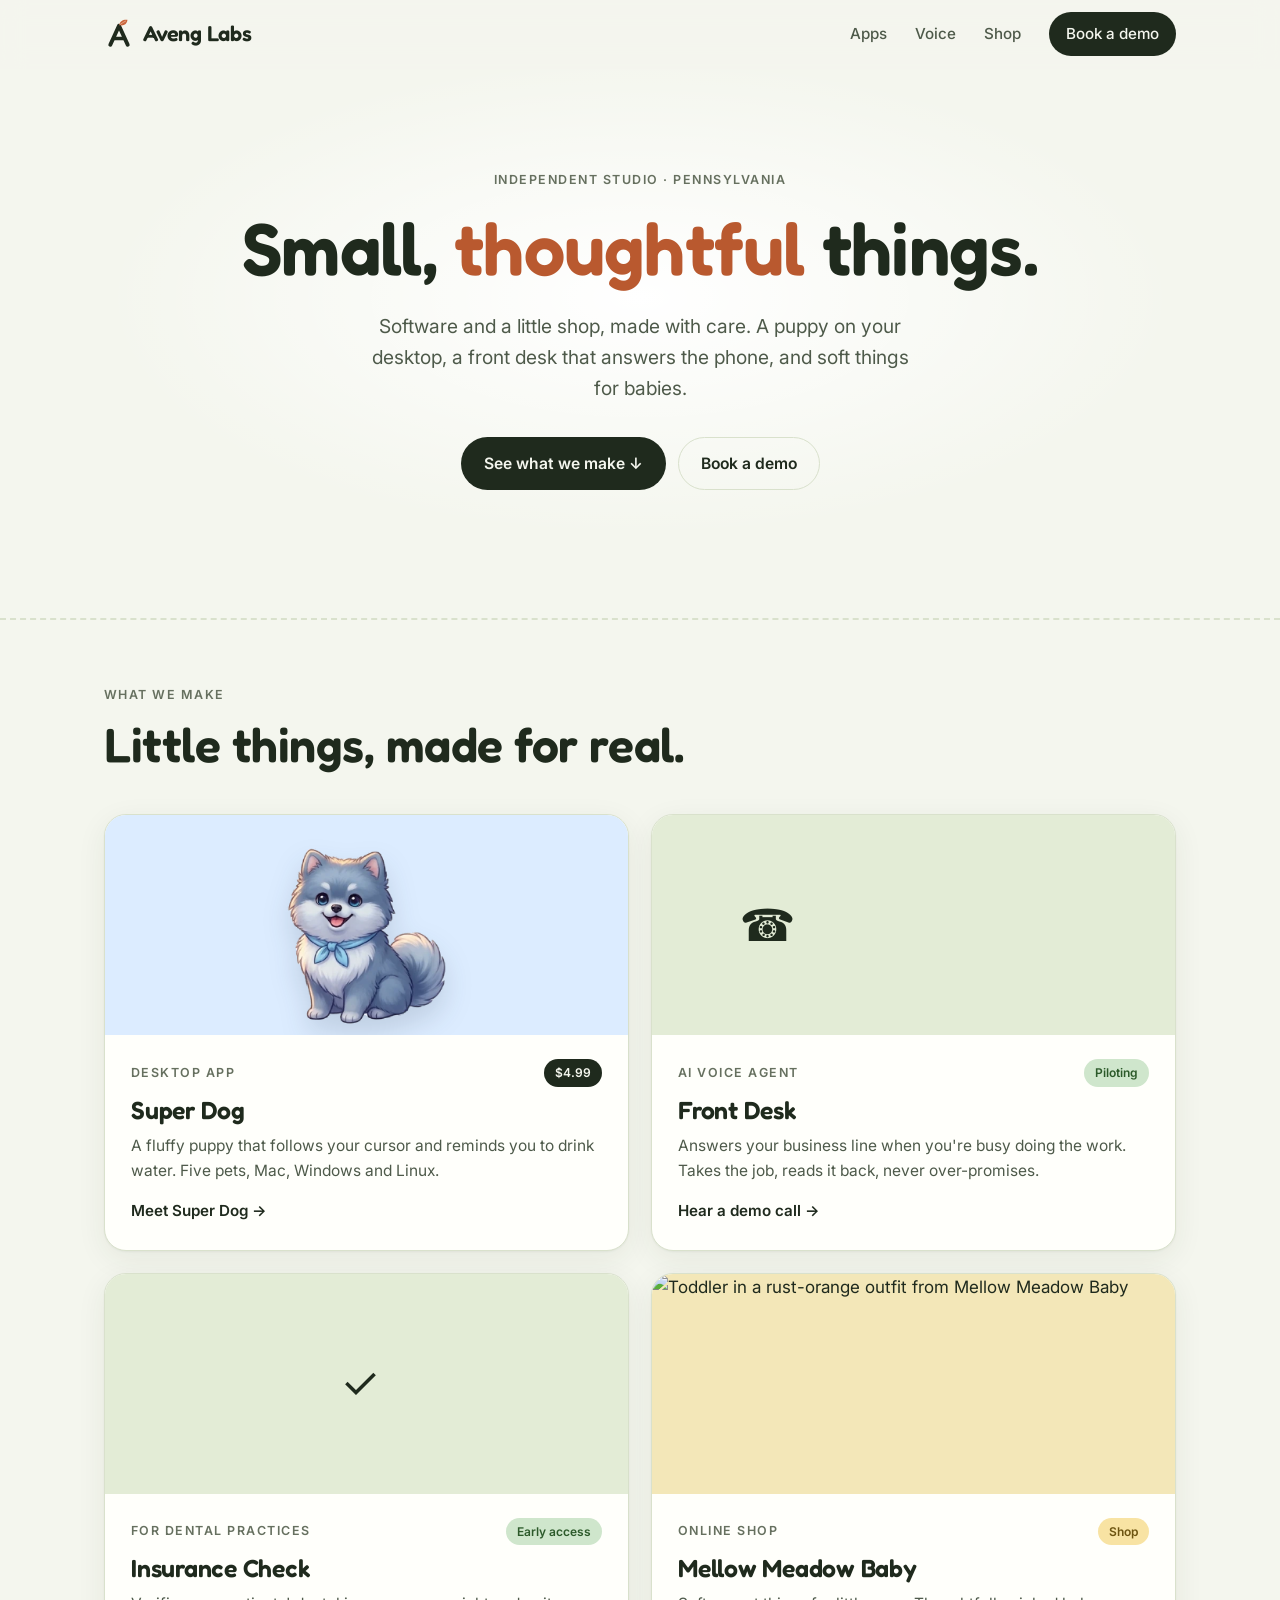
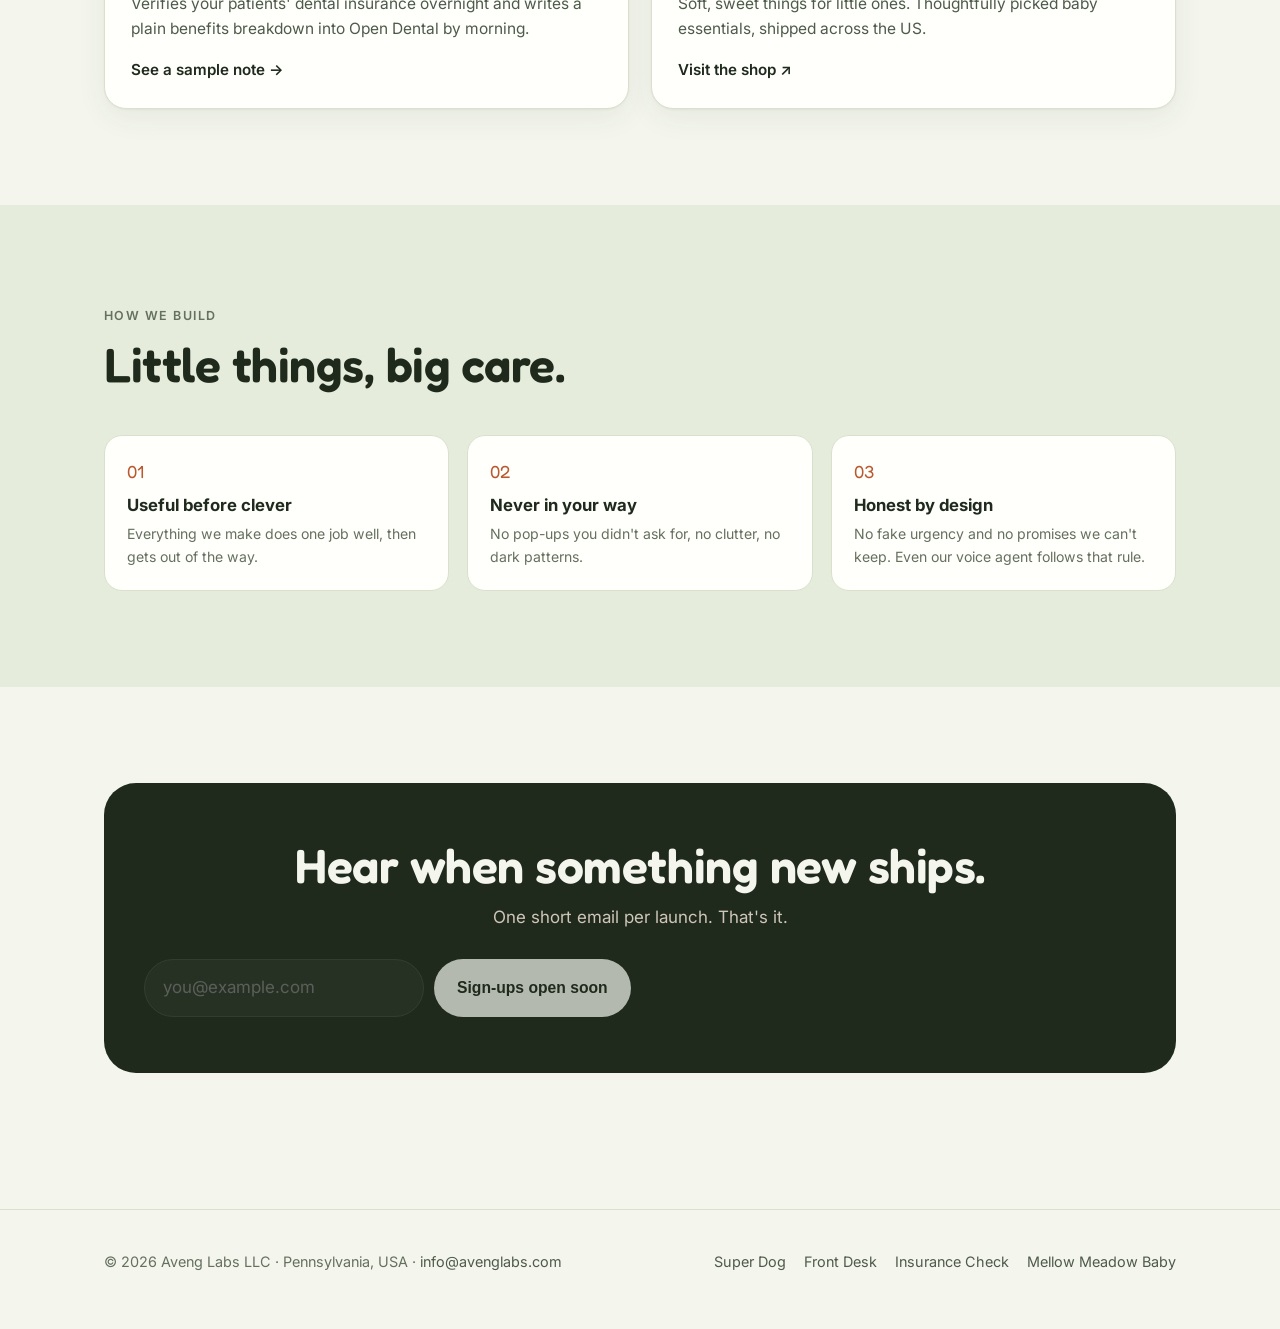
==== commit 44c45916: "Add the Insurance Check page Insurance verification is the product with the clearest willingness to " ====
--- a/index.html
+++ b/index.html
@@ -55,7 +55,7 @@
   <div class="wrap">
     <div class="section-head">
       <span class="eyebrow">What we make</span>
-      <h2>Three little things, made for real.</h2>
+      <h2>Little things, made for real.</h2>
     </div>
     <div class="shelf">
       <a class="tile c-dog" href="apps/super-dog.html">
@@ -74,6 +74,15 @@
           <h3>Front Desk</h3>
           <p class="muted">Answers your business line when you're busy doing the work. Takes the job, reads it back, never over-promises.</p>
           <span class="go">Hear a demo call →</span>
+        </div>
+      </a>
+      <a class="tile c-desk" href="apps/insurance-check.html">
+        <div class="pic" aria-hidden="true"><span class="phone">✓</span></div>
+        <div class="body">
+          <div class="top"><span class="eyebrow">For dental practices</span><span class="status">Early access</span></div>
+          <h3>Insurance Check</h3>
+          <p class="muted">Verifies your patients' dental insurance overnight and writes a plain benefits breakdown into Open Dental by morning.</p>
+          <span class="go">See a sample note →</span>
         </div>
       </a>
       <a class="tile c-shop" href="https://mellowmeadowbaby.com" target="_blank" rel="noopener">
@@ -120,7 +129,7 @@
 <footer>
   <div class="wrap">
     <span>© 2026 Aveng Labs LLC · Pennsylvania, USA · <a href="mailto:info@avenglabs.com">info@avenglabs.com</a></span>
-    <span><a href="apps/super-dog.html">Super Dog</a><a href="apps/front-desk.html">Front Desk</a><a href="https://mellowmeadowbaby.com" target="_blank" rel="noopener">Mellow Meadow Baby</a></span>
+    <span><a href="apps/super-dog.html">Super Dog</a><a href="apps/front-desk.html">Front Desk</a><a href="apps/insurance-check.html">Insurance Check</a><a href="https://mellowmeadowbaby.com" target="_blank" rel="noopener">Mellow Meadow Baby</a></span>
   </div>
 </footer>
 
--- a/styles.css
+++ b/styles.css
@@ -232,8 +232,9 @@
 .hero h1 { margin-top: 16px; }
 .hero h1 em, .fd-hero h1 em { font-style: normal; color: var(--accent); }
 #shelf { padding-top: 40px; }
-.shelf { display: grid; grid-template-columns: repeat(3, minmax(0, 1fr)); gap: 22px; }
-@media (max-width: 1000px) { .shelf { grid-template-columns: repeat(2, minmax(0, 1fr)); } .shelf .tile:last-child:nth-child(odd) { grid-column: 1 / -1; } }
+/* Two by two: four tiles, none left alone on a row. */
+.shelf { display: grid; grid-template-columns: repeat(2, minmax(0, 1fr)); gap: 22px; }
+.shelf .tile:last-child:nth-child(odd) { grid-column: 1 / -1; }
 @media (max-width: 760px) { .shelf { grid-template-columns: 1fr; } }
 .shelf .tile { padding: 0; display: flex; flex-direction: column; text-decoration: none; transition: transform .2s; }
 .shelf .tile:hover { transform: translateY(-4px); }
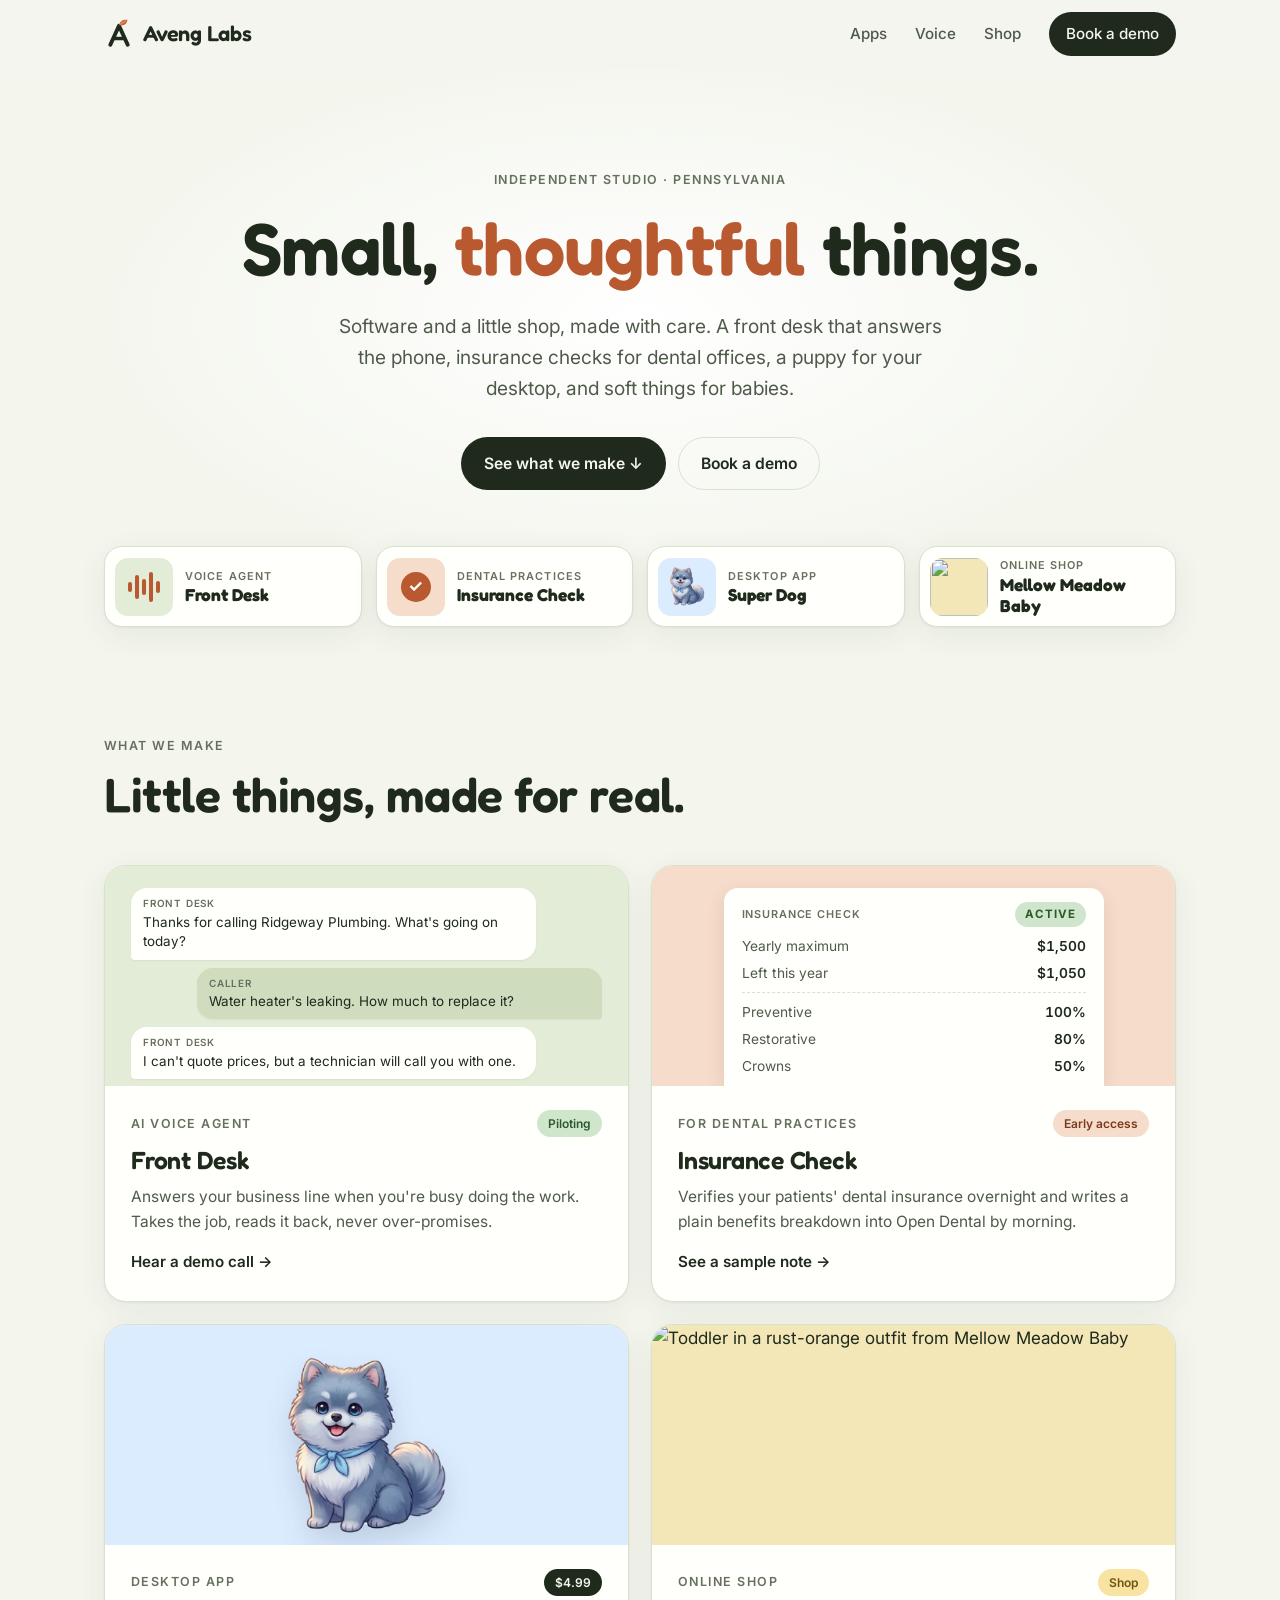
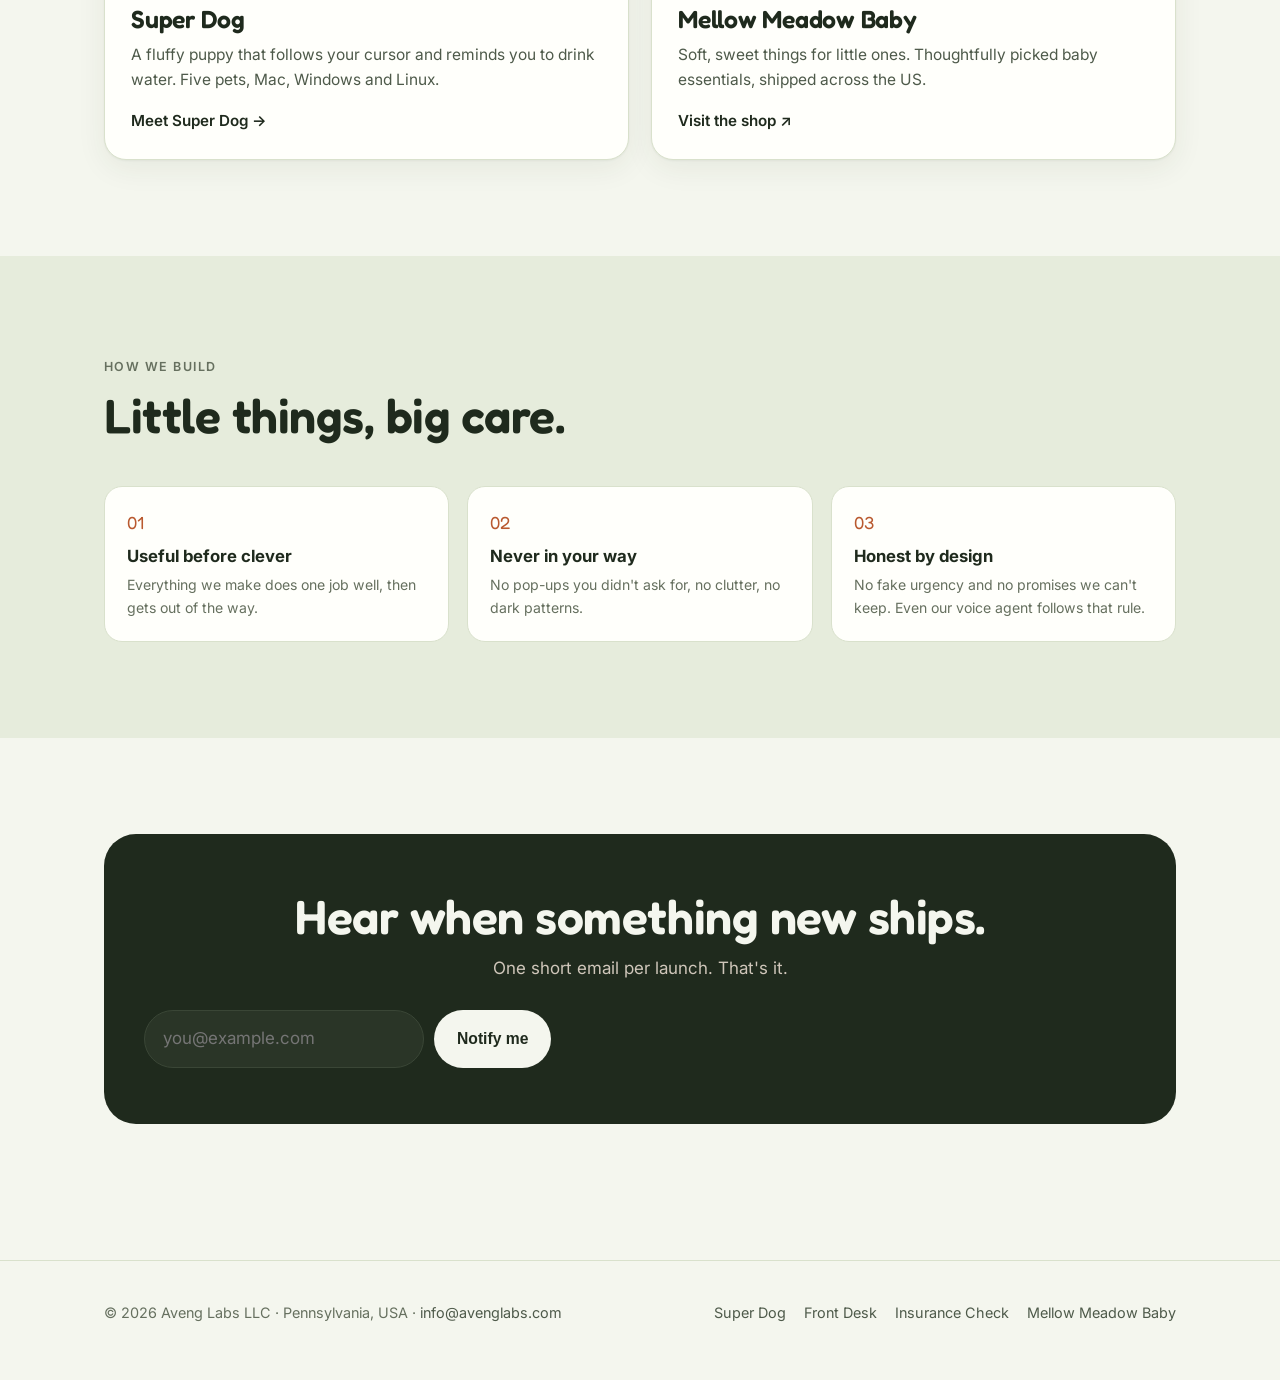
==== commit bc9f20e1: "Give all four products equal weight on the home page Replace the pet parade in the home hero with fo" ====
--- a/index.html
+++ b/index.html
@@ -4,7 +4,7 @@
   <meta charset="utf-8">
   <meta name="viewport" content="width=device-width, initial-scale=1">
   <title>Aveng Labs: small, thoughtful things</title>
-  <meta name="description" content="Aveng Labs is a small studio in Pennsylvania making software and a little shop: Super Dog, Front Desk and Mellow Meadow Baby.">
+  <meta name="description" content="Aveng Labs is a small studio in Pennsylvania making software and a little shop: Front Desk, Insurance Check, Super Dog and Mellow Meadow Baby.">
   <meta property="og:title" content="Aveng Labs">
   <meta property="og:description" content="Software and a little shop, made with care.">
   <meta property="og:image" content="https://avenglabs.com/img/brand/avatar-1024.png">
@@ -36,18 +36,30 @@
   <div class="wrap">
     <span class="eyebrow">Independent studio · Pennsylvania</span>
     <h1>Small, <em>thoughtful</em> things.</h1>
-    <p class="lead">Software and a little shop, made with care. A puppy on your desktop, a front desk that answers the phone, and soft things for babies.</p>
+    <p class="lead">Software and a little shop, made with care. A front desk that answers the phone, insurance checks for dental offices, a puppy for your desktop, and soft things for babies.</p>
     <div class="hero-ctas">
       <a class="btn btn-dark" href="#shelf">See what we make ↓</a>
       <a class="btn btn-ghost" href="apps/front-desk.html#book">Book a demo</a>
     </div>
-  </div>
-  <div class="parade" aria-hidden="true">
-    <div class="walker"><img src="img/pets/shadow/sideRight.png" alt=""></div>
-    <div class="walker"><img src="img/pets/superdog/sideRight.png" alt=""></div>
-    <div class="walker"><img src="img/pets/miso/sideRight.png" alt=""></div>
-    <div class="walker"><img src="img/pets/pip/sideRight.png" alt=""></div>
-    <div class="walker"><img src="img/pets/fox/sideRight.png" alt=""></div>
+
+    <div class="lineup">
+      <a class="chip" href="apps/front-desk.html">
+        <span class="thumb th-desk" aria-hidden="true"><span class="mini-wave"><i style="height:10px"></i><i style="height:24px"></i><i style="height:16px"></i><i style="height:30px"></i><i style="height:12px"></i></span></span>
+        <span><span class="k">Voice agent</span><b>Front Desk</b></span>
+      </a>
+      <a class="chip" href="apps/insurance-check.html">
+        <span class="thumb th-check" aria-hidden="true"><span class="mini-check">✓</span></span>
+        <span><span class="k">Dental practices</span><b>Insurance Check</b></span>
+      </a>
+      <a class="chip" href="apps/super-dog.html">
+        <span class="thumb th-dog"><img class="pet" src="img/pets/shadow/sit.png" alt=""></span>
+        <span><span class="k">Desktop app</span><b>Super Dog</b></span>
+      </a>
+      <a class="chip" href="https://mellowmeadowbaby.com" target="_blank" rel="noopener">
+        <span class="thumb th-shop"><img src="https://mellowmeadowbaby.com/cdn/shop/files/46c049457efc061ea681bb58e2e52331.jpg?width=200" alt=""></span>
+        <span><span class="k">Online shop</span><b>Mellow Meadow Baby</b></span>
+      </a>
+    </div>
   </div>
 </header>
 
@@ -58,6 +70,43 @@
       <h2>Little things, made for real.</h2>
     </div>
     <div class="shelf">
+      <a class="tile c-desk" href="apps/front-desk.html">
+        <div class="pic scene" aria-hidden="true">
+          <div class="live"><div class="wave"><span></span><span></span><span></span><span></span><span></span><span></span></div></div>
+          <div class="bub ai"><span class="who">Front Desk</span>Thanks for calling Ridgeway Plumbing. What's going on today?</div>
+          <div class="bub caller"><span class="who">Caller</span>Water heater's leaking. How much to replace it?</div>
+          <div class="bub ai"><span class="who">Front Desk</span>I can't quote prices, but a technician will call you with one.</div>
+        </div>
+        <div class="body">
+          <div class="top"><span class="eyebrow">AI voice agent</span><span class="status">Piloting</span></div>
+          <h3>Front Desk</h3>
+          <p class="muted">Answers your business line when you're busy doing the work. Takes the job, reads it back, never over-promises.</p>
+          <span class="go">Hear a demo call →</span>
+        </div>
+      </a>
+      <a class="tile c-check" href="apps/insurance-check.html">
+        <div class="pic scene" aria-hidden="true">
+          <div class="note">
+            <div class="note-top"><span>Insurance check</span><span class="active">ACTIVE</span></div>
+            <dl>
+              <dt>Yearly maximum</dt><dd>$1,500</dd>
+              <dt>Left this year</dt><dd>$1,050</dd>
+            </dl>
+            <hr>
+            <dl>
+              <dt>Preventive</dt><dd>100%</dd>
+              <dt>Restorative</dt><dd>80%</dd>
+              <dt>Crowns</dt><dd>50%</dd>
+            </dl>
+          </div>
+        </div>
+        <div class="body">
+          <div class="top"><span class="eyebrow">For dental practices</span><span class="status">Early access</span></div>
+          <h3>Insurance Check</h3>
+          <p class="muted">Verifies your patients' dental insurance overnight and writes a plain benefits breakdown into Open Dental by morning.</p>
+          <span class="go">See a sample note →</span>
+        </div>
+      </a>
       <a class="tile c-dog" href="apps/super-dog.html">
         <div class="pic"><img class="pet" src="img/pets/shadow/sit.png" alt=""></div>
         <div class="body">
@@ -65,24 +114,6 @@
           <h3>Super Dog</h3>
           <p class="muted">A fluffy puppy that follows your cursor and reminds you to drink water. Five pets, Mac, Windows and Linux.</p>
           <span class="go">Meet Super Dog →</span>
-        </div>
-      </a>
-      <a class="tile c-desk" href="apps/front-desk.html">
-        <div class="pic" aria-hidden="true"><span class="phone">☎</span><div class="wave"><span></span><span></span><span></span><span></span><span></span><span></span><span></span><span></span><span></span></div></div>
-        <div class="body">
-          <div class="top"><span class="eyebrow">AI voice agent</span><span class="status">Piloting</span></div>
-          <h3>Front Desk</h3>
-          <p class="muted">Answers your business line when you're busy doing the work. Takes the job, reads it back, never over-promises.</p>
-          <span class="go">Hear a demo call →</span>
-        </div>
-      </a>
-      <a class="tile c-desk" href="apps/insurance-check.html">
-        <div class="pic" aria-hidden="true"><span class="phone">✓</span></div>
-        <div class="body">
-          <div class="top"><span class="eyebrow">For dental practices</span><span class="status">Early access</span></div>
-          <h3>Insurance Check</h3>
-          <p class="muted">Verifies your patients' dental insurance overnight and writes a plain benefits breakdown into Open Dental by morning.</p>
-          <span class="go">See a sample note →</span>
         </div>
       </a>
       <a class="tile c-shop" href="https://mellowmeadowbaby.com" target="_blank" rel="noopener">
--- a/styles.css
+++ b/styles.css
@@ -228,8 +228,26 @@
 }
 
 /* ---------- Home: shelf and principles ---------- */
-.hero { padding-bottom: 150px; }
+.hero { padding-bottom: 64px; }
+.hero p.lead { max-width: 620px; }
 .hero h1 { margin-top: 16px; }
+
+/* Four equal previews under the hero, one per product */
+.lineup { display: grid; grid-template-columns: repeat(4, minmax(0, 1fr)); gap: 14px; margin-top: 56px; text-align: left; }
+@media (max-width: 860px) { .lineup { grid-template-columns: repeat(2, minmax(0, 1fr)); } }
+@media (max-width: 420px) { .lineup { grid-template-columns: 1fr; } }
+.chip { display: flex; align-items: center; gap: 12px; background: var(--card); border: 1px solid var(--line); border-radius: 18px; padding: 10px 14px 10px 10px; text-decoration: none; box-shadow: var(--shadow); transition: transform .2s; min-width: 0; }
+.chip:hover { transform: translateY(-3px); }
+.chip > span { min-width: 0; }
+.chip .thumb { flex: none; width: 58px; height: 58px; border-radius: 13px; display: grid; place-items: center; overflow: hidden; }
+.chip .thumb img { width: 100%; height: 100%; object-fit: cover; }
+.chip .thumb img.pet { width: 82%; height: auto; object-fit: contain; }
+.chip .k { display: block; font-size: .68rem; font-weight: 600; letter-spacing: .1em; text-transform: uppercase; color: var(--ink-3); }
+.chip b { display: block; font-family: "Fredoka", sans-serif; font-size: 1.08rem; line-height: 1.2; }
+.th-desk { background: var(--t1); } .th-check { background: var(--t2); } .th-dog { background: var(--dog); } .th-shop { background: var(--t3); }
+.mini-wave { display: flex; gap: 3px; align-items: center; height: 30px; }
+.mini-wave i { width: 4px; border-radius: 3px; background: var(--accent); }
+.mini-check { width: 30px; height: 30px; border-radius: 50%; background: var(--accent); color: #fff; display: grid; place-items: center; font-weight: 700; }
 .hero h1 em, .fd-hero h1 em { font-style: normal; color: var(--accent); }
 #shelf { padding-top: 40px; }
 /* Two by two: four tiles, none left alone on a row. */
@@ -250,12 +268,30 @@
 .c-dog .pic { background: var(--dog); } .c-dog .status { background: var(--ink); color: var(--bg); }
 .c-desk .pic { background: var(--t1); } .c-desk .status { background: #cfe6cc; color: #2c5a2a; }
 .c-shop .pic { background: var(--t3); } .c-shop .status { background: #f8e3a3; color: #6d5410; }
-.phone { font-size: 2.8rem; margin-right: 14px; }
-.c-desk .pic { grid-auto-flow: column; }
-.wave { display: flex; gap: 5px; align-items: center; height: 70px; }
-.wave span { width: 7px; border-radius: 4px; background: var(--accent); animation: wave 1s ease-in-out infinite alternate; }
+.c-check .pic { background: var(--t2); } .c-check .status { background: var(--t2); color: #7a3a1d; }
+/* Tile scenes: a sample call for Front Desk, a sample note for Insurance Check */
+.shelf .tile .pic.scene { display: block; padding: 22px 26px 0; }
+.scene .bub { font-size: .84rem; margin: 0 0 8px; padding: 8px 12px; box-shadow: 0 1px 2px rgba(40, 50, 30, .06); }
+.scene .bub.ai { background: var(--card); }
+.scene .bub.caller { background: #cfdcbe; }
+.scene .who { font-size: .62rem; }
+.live { position: absolute; right: 18px; top: 16px; }
+.wave { display: flex; gap: 3px; align-items: center; height: 26px; }
+.wave span { width: 4px; border-radius: 3px; background: var(--accent); animation: wave 1s ease-in-out infinite alternate; }
 .wave span:nth-child(odd) { animation-delay: -.5s; }
-@keyframes wave { from { height: 14px; } to { height: 64px; } }
+@keyframes wave { from { height: 6px; } to { height: 24px; } }
+@media (prefers-reduced-motion: reduce) { .wave span { height: 16px; } }
+.scene .note { background: var(--card); border-radius: 14px 14px 0 0; padding: 14px 18px 30px; box-shadow: 0 6px 18px rgba(120, 60, 30, .12); max-width: 380px; margin: 0 auto; height: 100%; }
+.scene .note-top { display: flex; align-items: center; justify-content: space-between; gap: 10px; margin-bottom: 8px; }
+.scene .note-top span { font-size: .68rem; font-weight: 600; letter-spacing: .08em; text-transform: uppercase; color: var(--ink-3); }
+.scene .note-top .active { background: #cfe6cc; color: #2c5a2a; font-size: .72rem; font-weight: 700; padding: 3px 10px; border-radius: 999px; }
+.scene .note dl { display: grid; grid-template-columns: 1fr auto; gap: 5px 14px; font-size: .86rem; }
+.scene .note dt { color: var(--ink-2); }
+.scene .note dd { font-weight: 600; font-variant-numeric: tabular-nums; text-align: right; }
+.scene .note hr { border: 0; border-top: 1px dashed var(--line); margin: 8px 0; }
+
+/* Super Dog page: the pets walk along the bottom of the pets section */
+.parade-strip { position: relative; height: 124px; overflow: hidden; margin-top: 36px; }
 .principles3 { display: grid; grid-template-columns: repeat(3, minmax(0, 1fr)); gap: 18px; }
 @media (max-width: 760px) { .principles3 { grid-template-columns: 1fr; } }
 .pr { background: var(--card); border: 1px solid var(--line); border-radius: 18px; padding: 22px; }
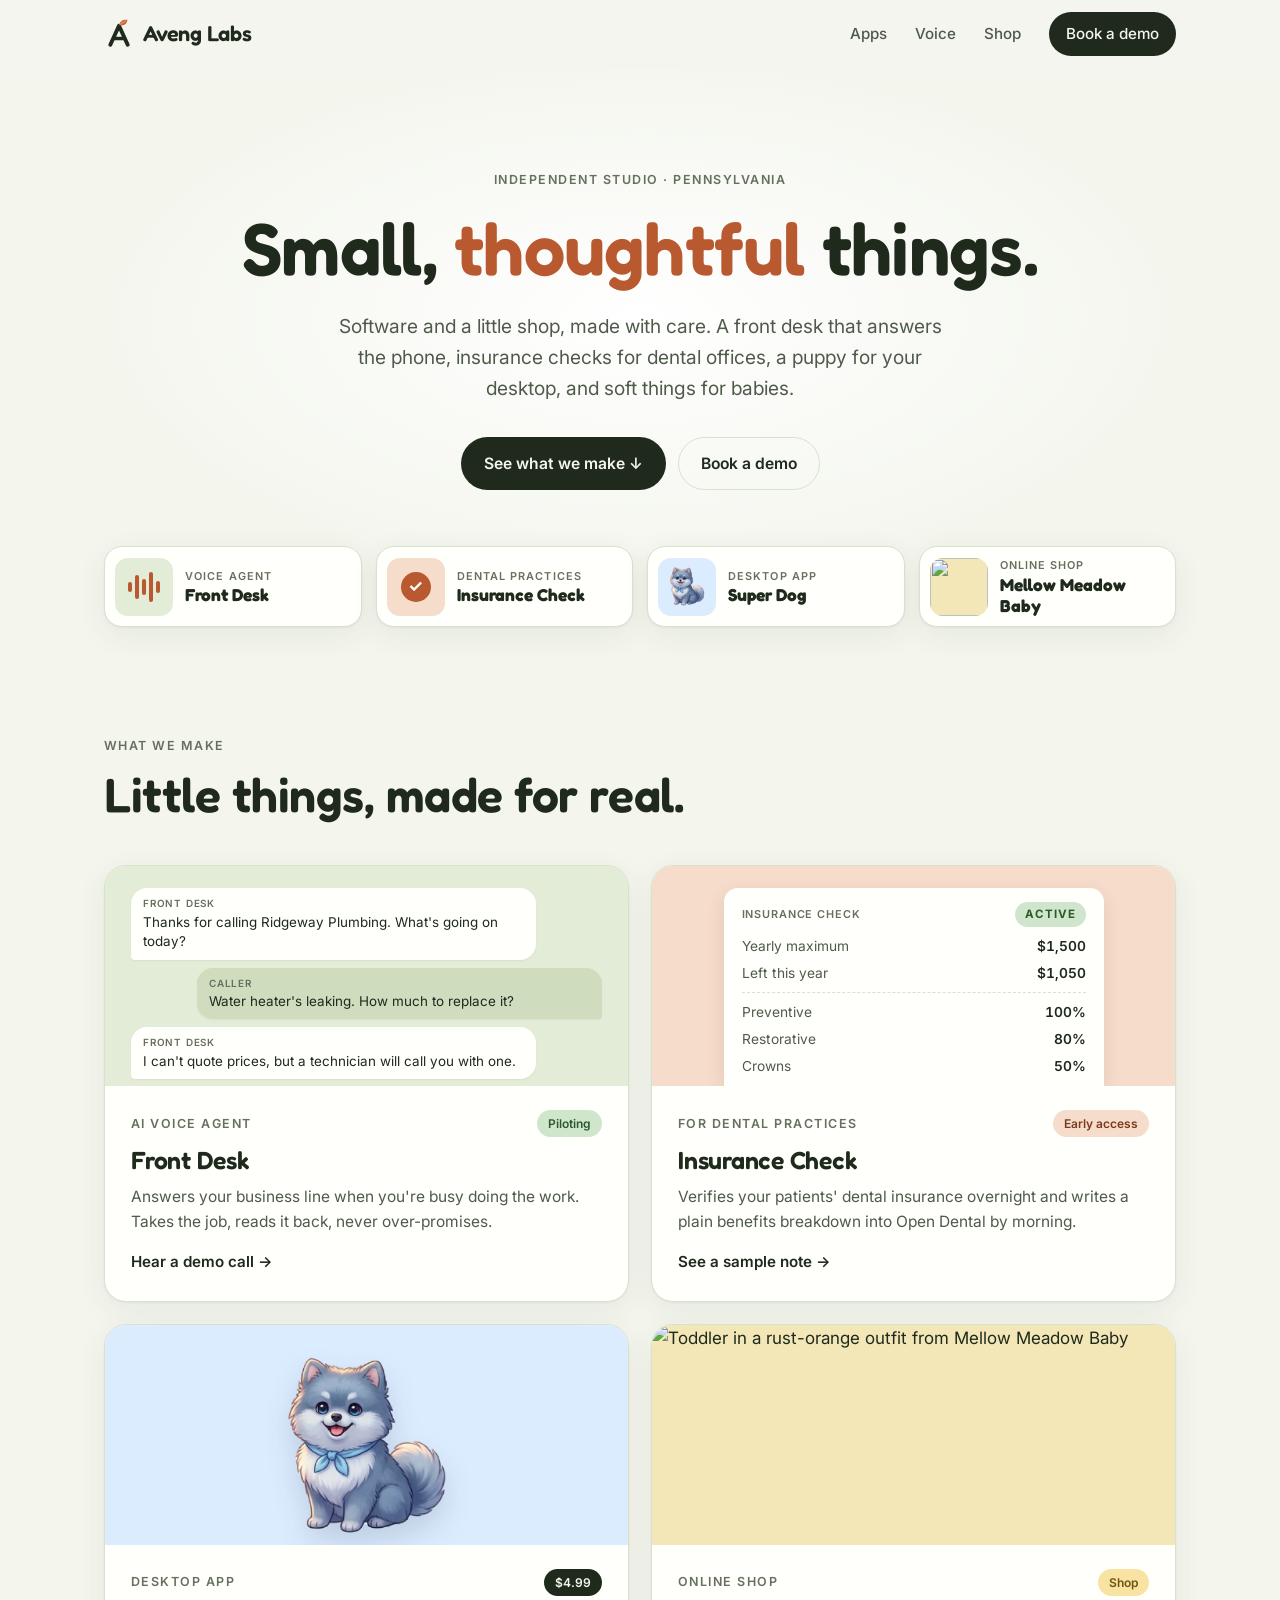
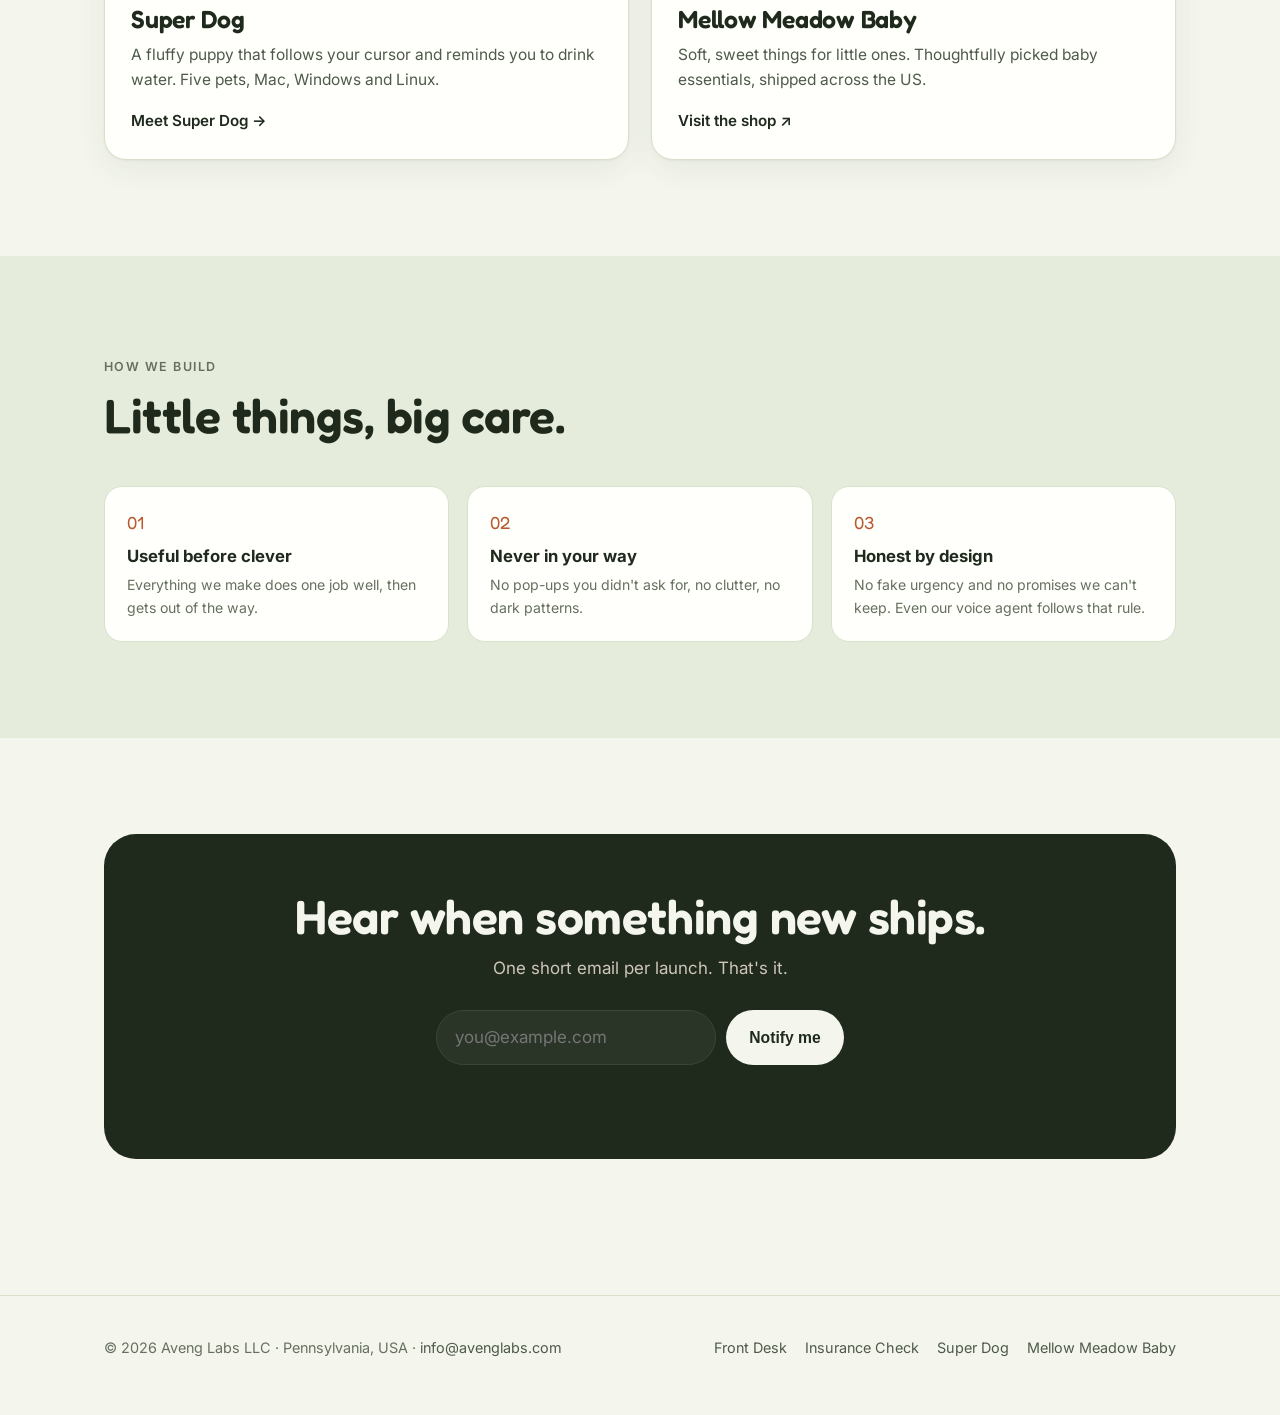
==== commit 145bf219: "Reorder footer links to match the home page List Front Desk and Insurance Check before Super Dog in " ====
--- a/index.html
+++ b/index.html
@@ -160,7 +160,7 @@
 <footer>
   <div class="wrap">
     <span>© 2026 Aveng Labs LLC · Pennsylvania, USA · <a href="mailto:info@avenglabs.com">info@avenglabs.com</a></span>
-    <span><a href="apps/super-dog.html">Super Dog</a><a href="apps/front-desk.html">Front Desk</a><a href="apps/insurance-check.html">Insurance Check</a><a href="https://mellowmeadowbaby.com" target="_blank" rel="noopener">Mellow Meadow Baby</a></span>
+    <span><a href="apps/front-desk.html">Front Desk</a><a href="apps/insurance-check.html">Insurance Check</a><a href="apps/super-dog.html">Super Dog</a><a href="https://mellowmeadowbaby.com" target="_blank" rel="noopener">Mellow Meadow Baby</a></span>
   </div>
 </footer>
 
--- a/styles.css
+++ b/styles.css
@@ -297,7 +297,9 @@
 .pr { background: var(--card); border: 1px solid var(--line); border-radius: 18px; padding: 22px; }
 .pr .n { font-family: "Fredoka", sans-serif; color: var(--accent); font-size: 1.1rem; }
 .pr b { display: block; margin: 6px 0 4px; font-size: 1.05rem; }
-.notify .form-msg { flex-basis: 100%; color: #c9d2c2; }
+/* Full row of its own: without max-width none, the 480px cap from .notify p lets it share
+   the row on wide screens, where its auto margins push the field and button to the left. */
+.notify .form-msg { flex-basis: 100%; max-width: none; margin: 10px 0 0; color: #c9d2c2; }
 
 /* ---------- Front Desk page ---------- */
 .fd-hero{padding:72px 0 64px}
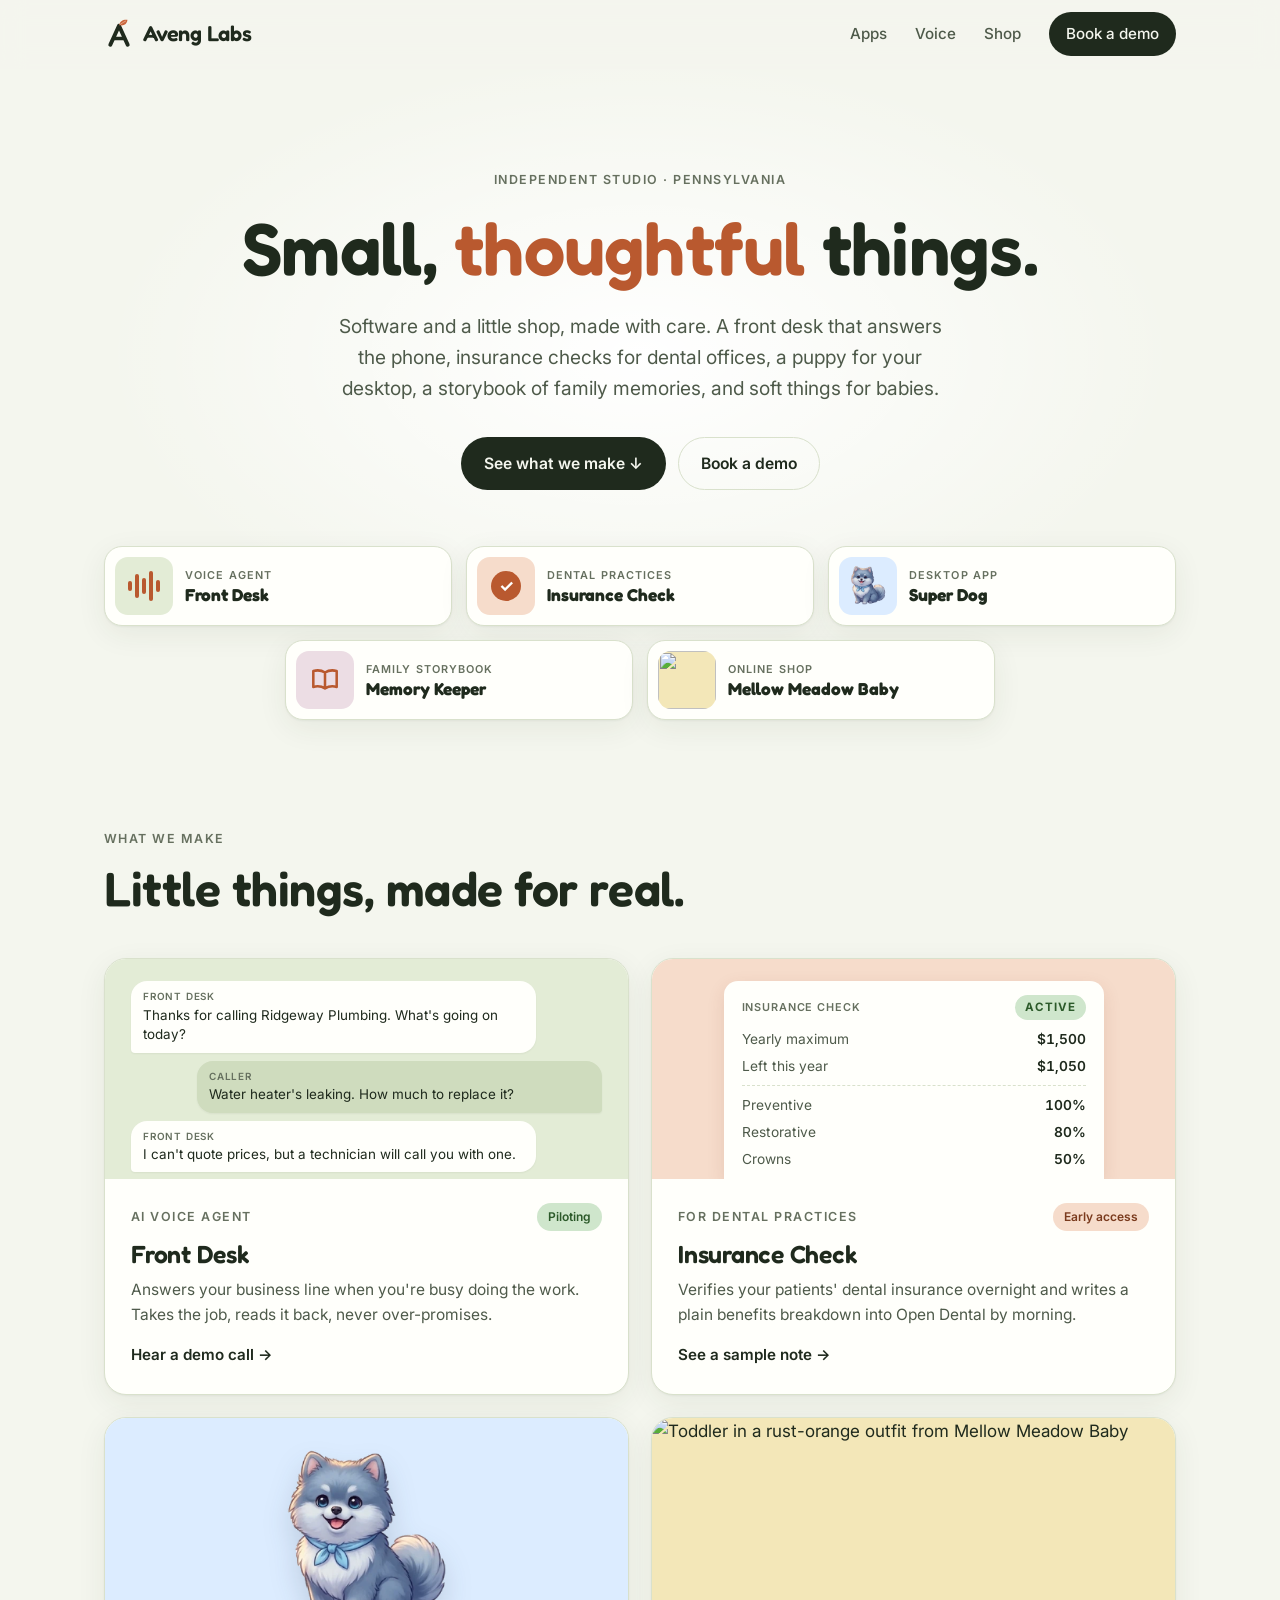
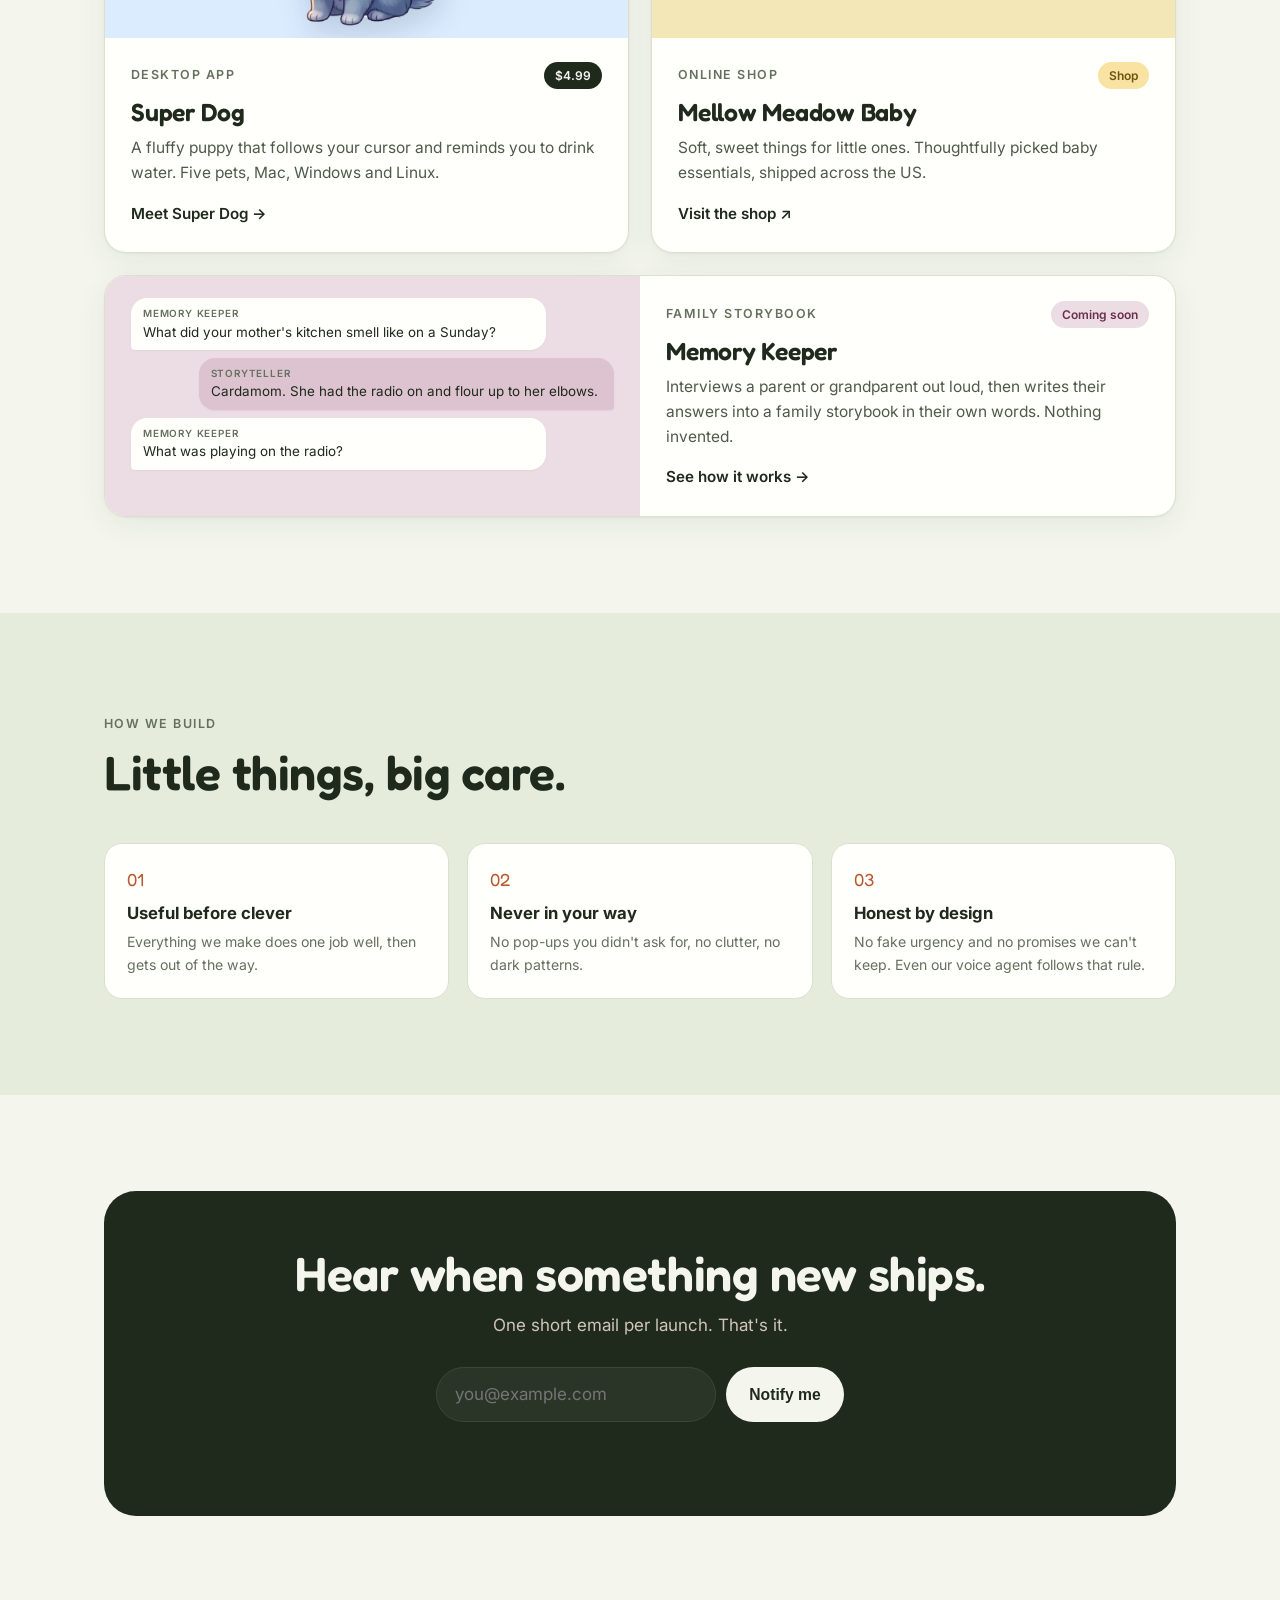
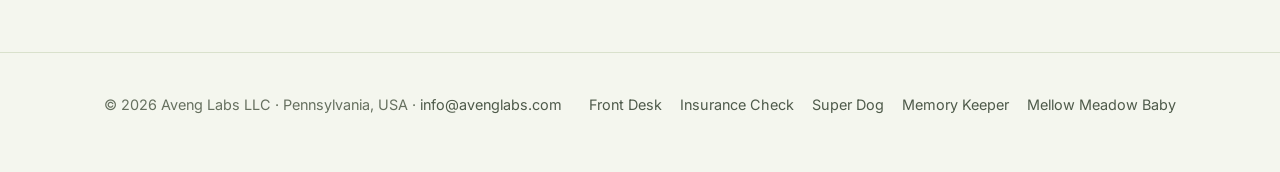
==== commit e413ea96: "Add Memory Keeper as a coming-soon product Home page chip and tile, footer links on every page, and " ====
--- a/index.html
+++ b/index.html
@@ -4,7 +4,7 @@
   <meta charset="utf-8">
   <meta name="viewport" content="width=device-width, initial-scale=1">
   <title>Aveng Labs: small, thoughtful things</title>
-  <meta name="description" content="Aveng Labs is a small studio in Pennsylvania making software and a little shop: Front Desk, Insurance Check, Super Dog and Mellow Meadow Baby.">
+  <meta name="description" content="Aveng Labs is a small studio in Pennsylvania making software and a little shop: Front Desk, Insurance Check, Super Dog, Memory Keeper and Mellow Meadow Baby.">
   <meta property="og:title" content="Aveng Labs">
   <meta property="og:description" content="Software and a little shop, made with care.">
   <meta property="og:image" content="https://avenglabs.com/img/brand/avatar-1024.png">
@@ -36,7 +36,7 @@
   <div class="wrap">
     <span class="eyebrow">Independent studio · Pennsylvania</span>
     <h1>Small, <em>thoughtful</em> things.</h1>
-    <p class="lead">Software and a little shop, made with care. A front desk that answers the phone, insurance checks for dental offices, a puppy for your desktop, and soft things for babies.</p>
+    <p class="lead">Software and a little shop, made with care. A front desk that answers the phone, insurance checks for dental offices, a puppy for your desktop, a storybook of family memories, and soft things for babies.</p>
     <div class="hero-ctas">
       <a class="btn btn-dark" href="#shelf">See what we make ↓</a>
       <a class="btn btn-ghost" href="apps/front-desk.html#book">Book a demo</a>
@@ -54,6 +54,10 @@
       <a class="chip" href="apps/super-dog.html">
         <span class="thumb th-dog"><img class="pet" src="img/pets/shadow/sit.png" alt=""></span>
         <span><span class="k">Desktop app</span><b>Super Dog</b></span>
+      </a>
+      <a class="chip" href="apps/memory-keeper.html">
+        <span class="thumb th-keep" aria-hidden="true"><svg class="mini-book" xmlns="http://www.w3.org/2000/svg" viewBox="0 0 32 32" width="34" height="34" focusable="false"><path d="M16 9c-3-2-7-2.5-11-1.5v15c4-1 8-.5 11 1.5 3-2 7-2.5 11-1.5v-15c-4-1-8-.5-11 1.5zM16 9v15" fill="none" stroke="#b9592f" stroke-width="2.4" stroke-linejoin="round" stroke-linecap="round"/></svg></span>
+        <span><span class="k">Family storybook</span><b>Memory Keeper</b></span>
       </a>
       <a class="chip" href="https://mellowmeadowbaby.com" target="_blank" rel="noopener">
         <span class="thumb th-shop"><img src="https://mellowmeadowbaby.com/cdn/shop/files/46c049457efc061ea681bb58e2e52331.jpg?width=200" alt=""></span>
@@ -125,6 +129,19 @@
           <span class="go">Visit the shop ↗</span>
         </div>
       </a>
+      <a class="tile c-keep" href="apps/memory-keeper.html">
+        <div class="pic scene" aria-hidden="true">
+          <div class="bub ai"><span class="who">Memory Keeper</span>What did your mother's kitchen smell like on a Sunday?</div>
+          <div class="bub caller"><span class="who">Storyteller</span>Cardamom. She had the radio on and flour up to her elbows.</div>
+          <div class="bub ai"><span class="who">Memory Keeper</span>What was playing on the radio?</div>
+        </div>
+        <div class="body">
+          <div class="top"><span class="eyebrow">Family storybook</span><span class="status">Coming soon</span></div>
+          <h3>Memory Keeper</h3>
+          <p class="muted">Interviews a parent or grandparent out loud, then writes their answers into a family storybook in their own words. Nothing invented.</p>
+          <span class="go">See how it works →</span>
+        </div>
+      </a>
     </div>
   </div>
 </section>
@@ -160,7 +177,7 @@
 <footer>
   <div class="wrap">
     <span>© 2026 Aveng Labs LLC · Pennsylvania, USA · <a href="mailto:info@avenglabs.com">info@avenglabs.com</a></span>
-    <span><a href="apps/front-desk.html">Front Desk</a><a href="apps/insurance-check.html">Insurance Check</a><a href="apps/super-dog.html">Super Dog</a><a href="https://mellowmeadowbaby.com" target="_blank" rel="noopener">Mellow Meadow Baby</a></span>
+    <span><a href="apps/front-desk.html">Front Desk</a><a href="apps/insurance-check.html">Insurance Check</a><a href="apps/super-dog.html">Super Dog</a><a href="apps/memory-keeper.html">Memory Keeper</a><a href="https://mellowmeadowbaby.com" target="_blank" rel="noopener">Mellow Meadow Baby</a></span>
   </div>
 </footer>
 
--- a/styles.css
+++ b/styles.css
@@ -12,6 +12,7 @@
   --t2: #f6dccb;
   --t3: #f3e7b8;
   --dog: #dcecff;
+  --keep: #ecdde4;
   --water: #e3ecd6;
   --warm: #f6dccb;
   --mint: #dfeadb;
@@ -232,10 +233,11 @@
 .hero p.lead { max-width: 620px; }
 .hero h1 { margin-top: 16px; }
 
-/* Four equal previews under the hero, one per product */
-.lineup { display: grid; grid-template-columns: repeat(4, minmax(0, 1fr)); gap: 14px; margin-top: 56px; text-align: left; }
-@media (max-width: 860px) { .lineup { grid-template-columns: repeat(2, minmax(0, 1fr)); } }
-@media (max-width: 420px) { .lineup { grid-template-columns: 1fr; } }
+/* Five equal previews under the hero, one per product: three then two, centred */
+.lineup { display: flex; flex-wrap: wrap; justify-content: center; gap: 14px; margin-top: 56px; text-align: left; }
+.lineup .chip { flex: 0 0 calc((100% - 28px) / 3); }
+@media (max-width: 860px) { .lineup .chip { flex-basis: calc((100% - 14px) / 2); } }
+@media (max-width: 420px) { .lineup .chip { flex-basis: 100%; } }
 .chip { display: flex; align-items: center; gap: 12px; background: var(--card); border: 1px solid var(--line); border-radius: 18px; padding: 10px 14px 10px 10px; text-decoration: none; box-shadow: var(--shadow); transition: transform .2s; min-width: 0; }
 .chip:hover { transform: translateY(-3px); }
 .chip > span { min-width: 0; }
@@ -244,13 +246,13 @@
 .chip .thumb img.pet { width: 82%; height: auto; object-fit: contain; }
 .chip .k { display: block; font-size: .68rem; font-weight: 600; letter-spacing: .1em; text-transform: uppercase; color: var(--ink-3); }
 .chip b { display: block; font-family: "Fredoka", sans-serif; font-size: 1.08rem; line-height: 1.2; }
-.th-desk { background: var(--t1); } .th-check { background: var(--t2); } .th-dog { background: var(--dog); } .th-shop { background: var(--t3); }
+.th-desk { background: var(--t1); } .th-check { background: var(--t2); } .th-dog { background: var(--dog); } .th-shop { background: var(--t3); } .th-keep { background: var(--keep); }
 .mini-wave { display: flex; gap: 3px; align-items: center; height: 30px; }
 .mini-wave i { width: 4px; border-radius: 3px; background: var(--accent); }
 .mini-check { width: 30px; height: 30px; border-radius: 50%; background: var(--accent); color: #fff; display: grid; place-items: center; font-weight: 700; }
 .hero h1 em, .fd-hero h1 em { font-style: normal; color: var(--accent); }
 #shelf { padding-top: 40px; }
-/* Two by two: four tiles, none left alone on a row. */
+/* Two by two; an odd last tile takes the full row. */
 .shelf { display: grid; grid-template-columns: repeat(2, minmax(0, 1fr)); gap: 22px; }
 .shelf .tile:last-child:nth-child(odd) { grid-column: 1 / -1; }
 @media (max-width: 760px) { .shelf { grid-template-columns: 1fr; } }
@@ -269,6 +271,17 @@
 .c-desk .pic { background: var(--t1); } .c-desk .status { background: #cfe6cc; color: #2c5a2a; }
 .c-shop .pic { background: var(--t3); } .c-shop .status { background: #f8e3a3; color: #6d5410; }
 .c-check .pic { background: var(--t2); } .c-check .status { background: var(--t2); color: #7a3a1d; }
+.c-keep .pic { background: var(--keep); } .c-keep .status { background: var(--keep); color: #6b2f47; }
+.c-keep .scene .bub.caller { background: #dcc3cf; }
+.shelf .c-keep .pic.scene { height: auto; min-height: 220px; padding-bottom: 14px; }
+/* The full-row tile lays out side by side on wide screens: sample on the left, words on the right. */
+@media (min-width: 761px) {
+  .shelf .tile:last-child:nth-child(odd) { flex-direction: row; }
+  .shelf .tile:last-child:nth-child(odd) .pic { flex: 1 1 50%; height: auto; min-height: 240px; }
+  .shelf .tile:last-child:nth-child(odd) .pic.scene { padding-bottom: 14px; }
+  .shelf .tile:last-child:nth-child(odd) .body { flex: 1 1 50%; justify-content: center; }
+  .shelf .tile:last-child:nth-child(odd) .go { margin-top: 0; }
+}
 /* Tile scenes: a sample call for Front Desk, a sample note for Insurance Check */
 .shelf .tile .pic.scene { display: block; padding: 22px 26px 0; }
 .scene .bub { font-size: .84rem; margin: 0 0 8px; padding: 8px 12px; box-shadow: 0 1px 2px rgba(40, 50, 30, .06); }
@@ -343,6 +356,10 @@
 [hidden] { display: none !important; }
 .call-top audio { width: 100%; }
 
+/* ---------- Memory Keeper page ---------- */
+.page-line { margin-top: 14px; padding: 14px 16px; border-radius: 14px; background: var(--keep); font-family: Georgia, "Times New Roman", serif; font-size: 1rem; line-height: 1.5; }
+.page-line .who { font-family: "Inter", system-ui, sans-serif; color: #6b2f47; }
+
 /* ---------- Super Dog: more-from row ---------- */
 .buy-note { background: var(--warm); border-radius: 14px; padding: 10px 14px; font-size: .85rem; color: #7a3a1d; text-align: center; }
 .more { display: grid; grid-template-columns: repeat(2, minmax(0, 1fr)); gap: 16px; }
